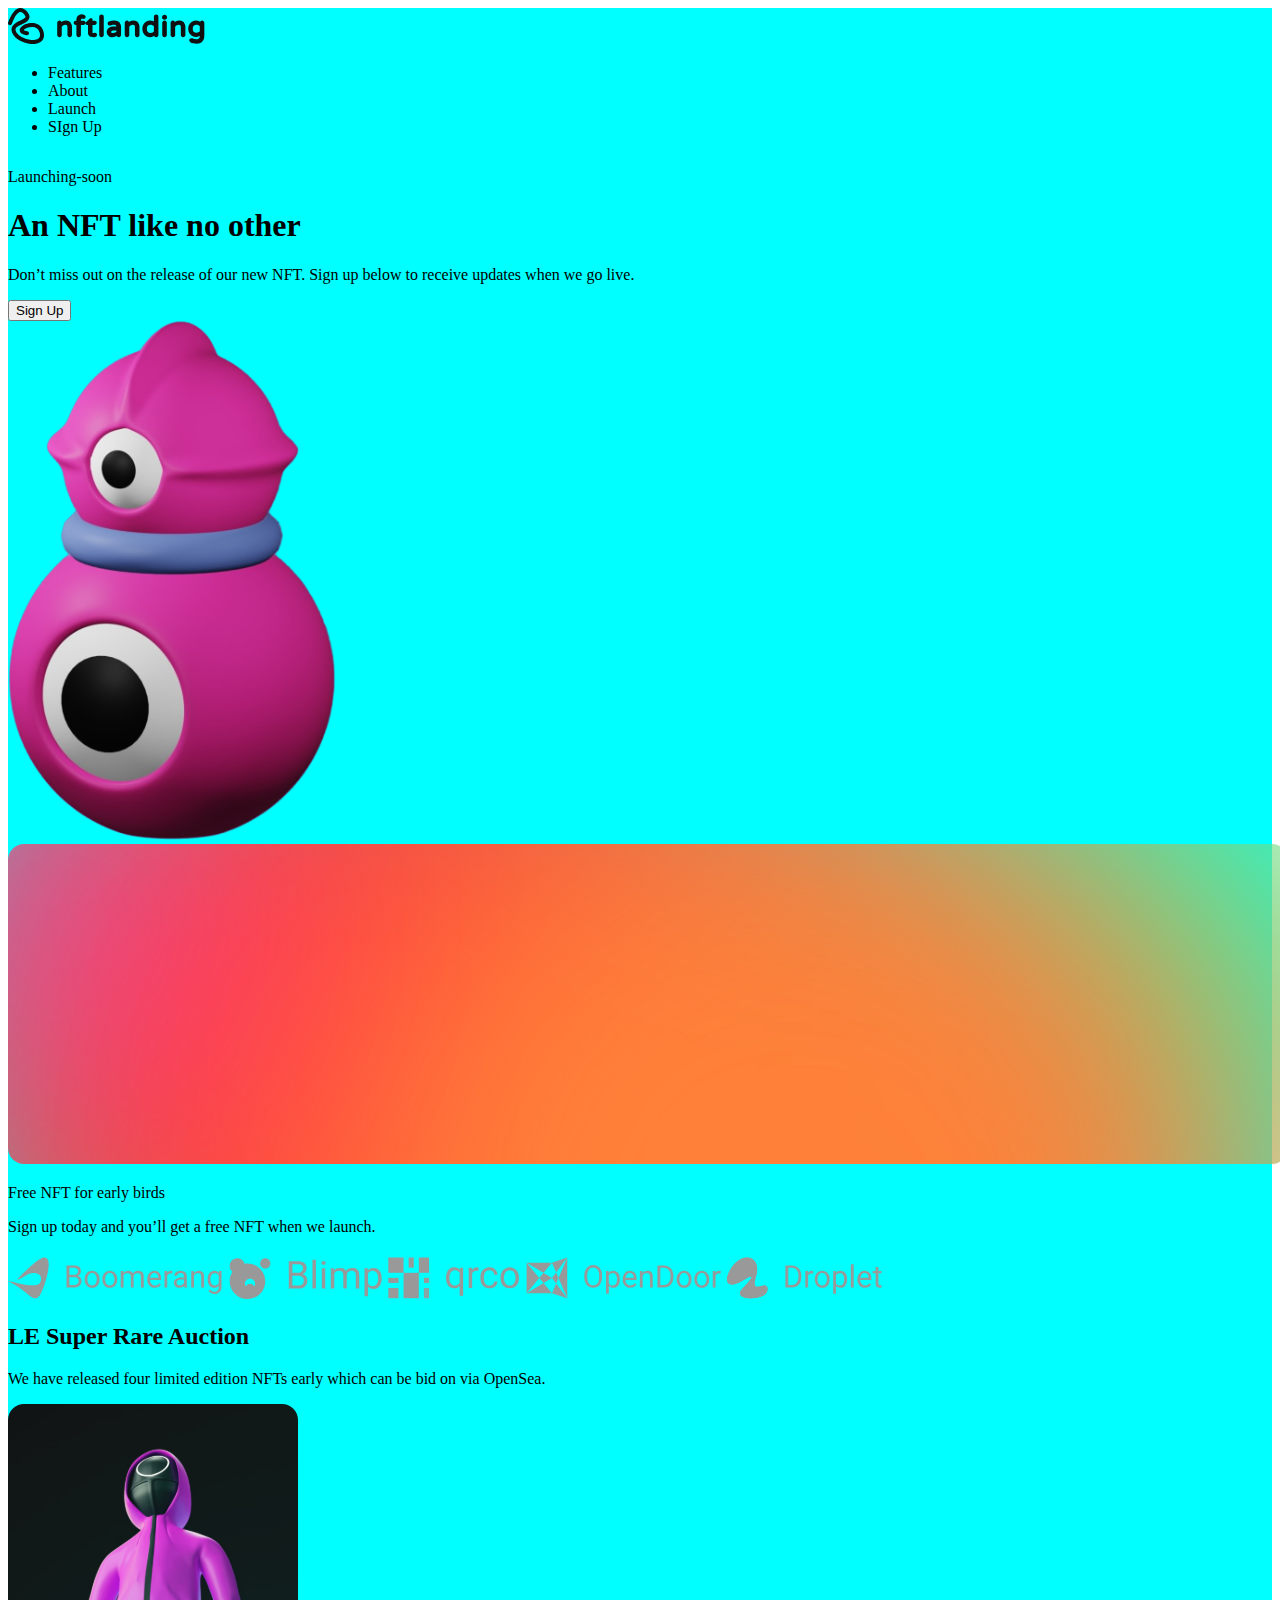
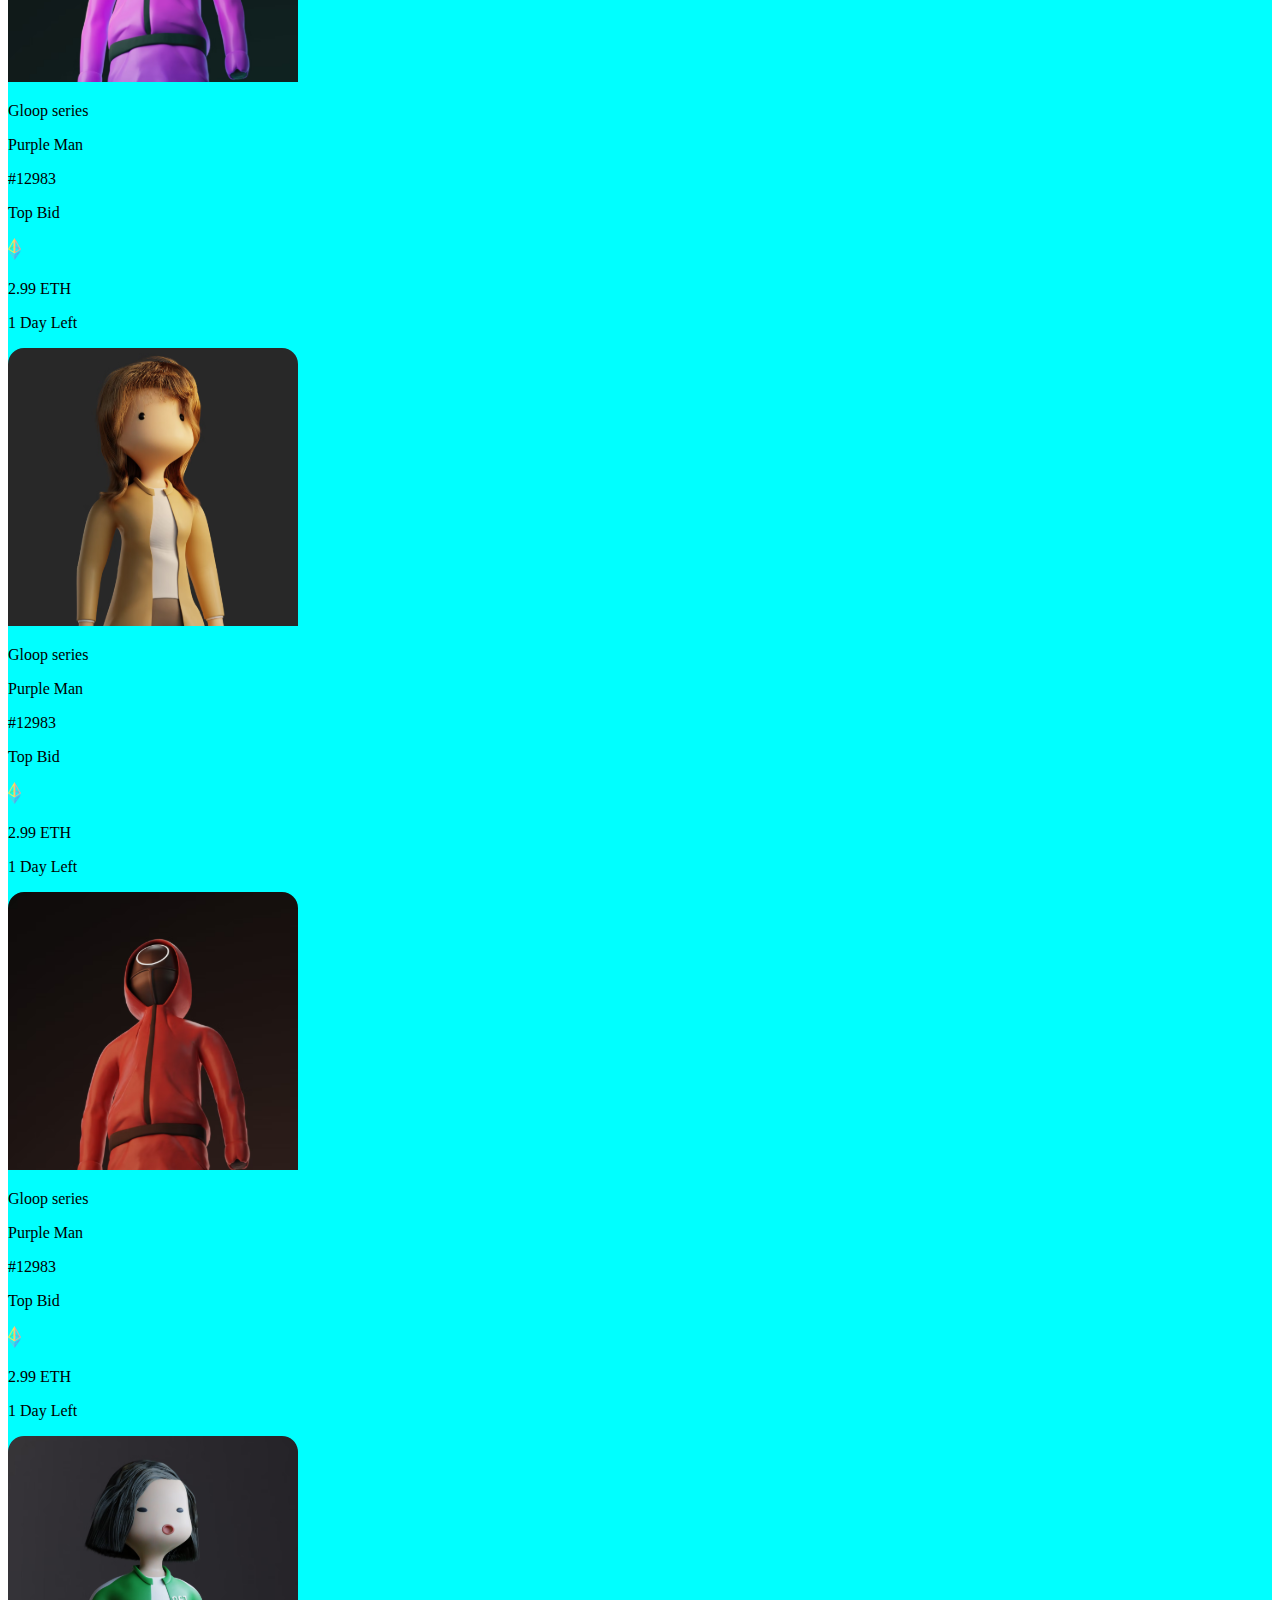
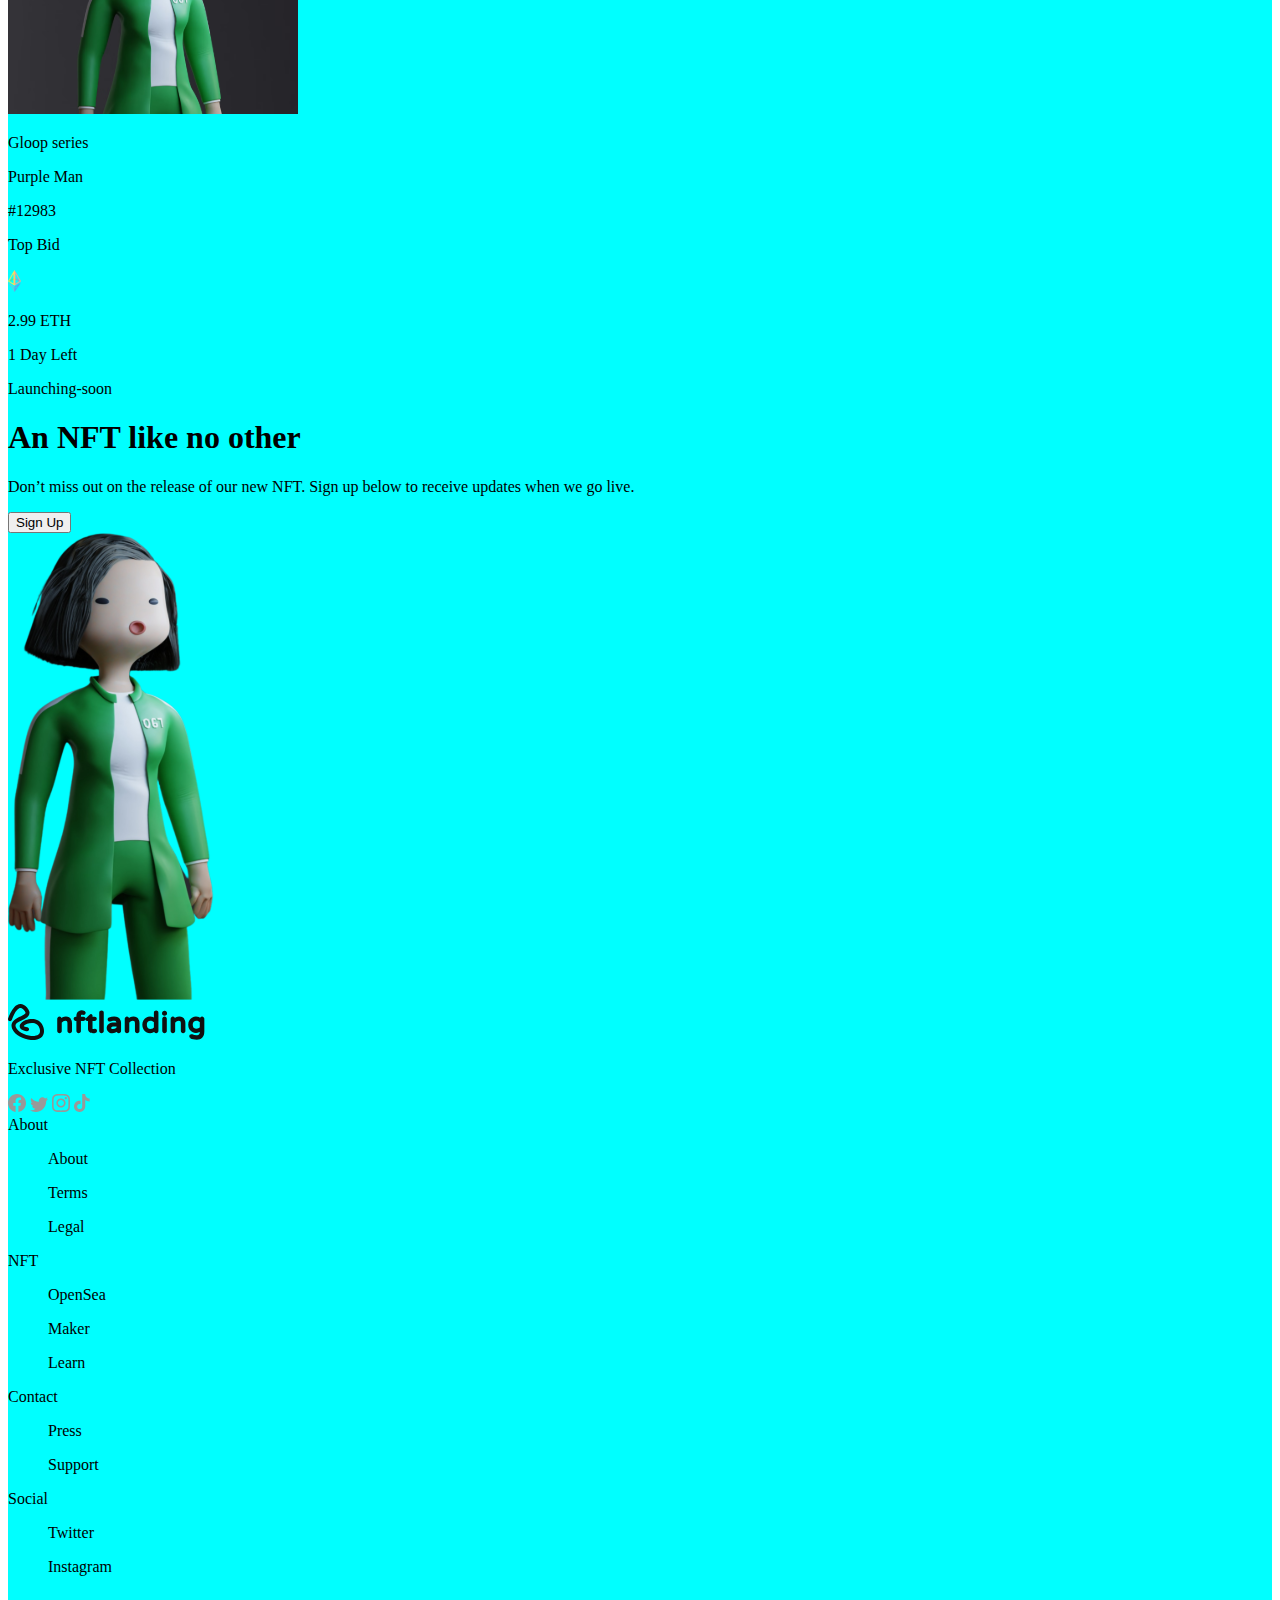
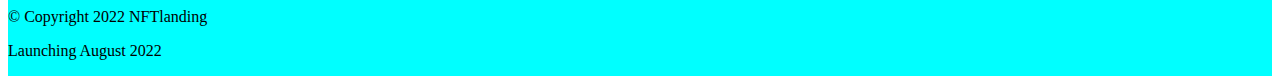
==== Idex.html @ 7fbdfa2d "html file" ====
<!DOCTYPE html>
<html lang="en">
  <head>
    <meta charset="UTF-8" />
    <meta http-equiv="X-UA-Compatible" content="IE=edge" />
    <meta name="viewport" content="width=device-width, initial-scale=1.0" />
    <title>NFT</title>
    <link rel="stylesheet" href="nft.css" />
  </head>
  <body>
    <content class="all-container">
      <header class="container">
        <div class="header-container">
          <div class="logo-container">
            <img class="nft-logo" src="nft-logo/logo.svg" />
          </div>
          <div class="right-header">
            <ul class="header-category">
              <li>Features</li>
              <li>About</li>
              <li>Launch</li>
              <li>SIgn Up</li>
            </ul>
          </div>
        </div>
      </header>
      <main class="main-container">
        <div class="main">
          <div class="hero-section">
            <div class="hero-text">
              <p class="info">Launching-soon</p>
              <h1 class="hero-name">An NFT like no other</h1>
              <p class="about-hero">
                Don’t miss out on the release of our new NFT. Sign up below to
                receive updates when we go live.
              </p>
              <button class="header-button">Sign Up</button>
            </div>
            <div class="her-graphic">
              <img
                src="nft-logo/design-82a0ada5-644e-4b87-ae41-88faf9684ea3 (1) 1.svg"
              />
            </div>
          </div>
          <div class="upsell">
            <img class="upsell-backgorund" src="nft-logo/background.svg" />
            <p class="upsell-title">Free NFT for early birds</p>
            <p class="about-upsell">
              Sign up today and you’ll get a free NFT when we launch.
            </p>
          </div>
          <div class="press">
            <img class="press-logo" src="nft-logo/1.svg" />
            <img class="press-logo" src="nft-logo/2.svg" />
            <img class="press-logo" src="nft-logo/3.svg" />
            <img class="press-logo" src="nft-logo/4.svg" />
            <img class="press-logo" src="nft-logo/5.svg" />
          </div>
          <div class="showcase">
            <h2 class="showcase-name">LE Super Rare Auction</h2>
            <p class="about-showcase">
              We have released four limited edition NFTs early which can be bid
              on via OpenSea.
            </p>
            <div class="nft-dolls">
              <div class="about-doll">
                <div class="doll">
                  <img class="rectangle" src="nft-logo/Rectangle 5.svg" />
                </div>
                <div class="doll-info">
                  <div class="number">
                    <p class="orange-text">Gloop series</p>
                    <p class="doll-title">Purple Man</p>
                    <p class="doll-number">#12983</p>
                  </div>
                  <div class="money">
                    <p class="position">Top Bid</p>
                    <div>
                      <img class="nft-money-logo" src="nft-logo/image 2.svg" />
                      <p class="money">2.99 ETH</p>
                    </div>
                    <p class="day">1 Day Left</p>
                  </div>
                </div>
              </div>
              <div class="about-doll">
                <div class="doll">
                  <img class="rectangle" src="nft-logo/Rectangle 5 (1).svg" />
                </div>
                <div class="doll-info">
                  <div class="number">
                    <p class="orange-text">Gloop series</p>
                    <p class="doll-title">Purple Man</p>
                    <p class="doll-number">#12983</p>
                  </div>
                  <div class="money">
                    <p class="position">Top Bid</p>
                    <div>
                      <img class="nft-money-logo" src="nft-logo/image 2.svg" />
                      <p class="money">2.99 ETH</p>
                    </div>
                    <p class="day">1 Day Left</p>
                  </div>
                </div>
              </div>
              <div class="about-doll">
                <div class="doll">
                  <img class="rectangle" src="nft-logo/Rectangle 5 (2).svg" />
                </div>
                <div class="doll-info">
                  <div class="number">
                    <p class="orange-text">Gloop series</p>
                    <p class="doll-title">Purple Man</p>
                    <p class="doll-number">#12983</p>
                  </div>
                  <div class="money">
                    <p class="position">Top Bid</p>
                    <div>
                      <img class="nft-money-logo" src="nft-logo/image 2.svg" />
                      <p class="money">2.99 ETH</p>
                    </div>
                    <p class="day">1 Day Left</p>
                  </div>
                </div>
              </div>
              <div class="about-doll">
                <div class="doll">
                  <img class="rectangle" src="nft-logo/Rectangle 5 (3).svg" />
                </div>
                <div class="doll-info">
                  <div class="number">
                    <p class="orange-text">Gloop series</p>
                    <p class="doll-title">Purple Man</p>
                    <p class="doll-number">#12983</p>
                  </div>
                  <div class="money">
                    <p class="position">Top Bid</p>
                    <div>
                      <img class="nft-money-logo" src="nft-logo/image 2.svg" />
                      <p class="money">2.99 ETH</p>
                    </div>
                    <p class="day">1 Day Left</p>
                  </div>
                </div>
              </div>
            </div>
          </div>
          <div class="footer-upsell">
            <div class="footer-upsell-text">
              <p class="footer-upsell-info">Launching-soon</p>
              <h1 class="footer-upsell-name">An NFT like no other</h1>
              <p class="footer-upsell-about-hero">
                Don’t miss out on the release of our new NFT. Sign up below to
                receive updates when we go live.
              </p>
              <button class="footer-upsell-button">Sign Up</button>
            </div>
            <div class="footer-graphic">
              <img
                src="nft-logo/design-82a0ada5-644e-4b87-ae41-88faf9684ea3 (2) 1.svg"
              />
            </div>
          </div>
        </div>
      </main>
      <footer class="footer-container">
        <div class="foote-content">
          <div class="footer-logo">
            <img src="nft-logo/logo.svg" />
            <p>Exclusive NFT Collection</p>
            <div class="social-media">
              <img src="nft-logo/facebook.svg" />
              <img src="nft-logo/twitter.svg" />
              <img src="nft-logo/instagram.svg" />
              <img src="nft-logo/tiktok.svg" />
            </div>
          </div>
          <div class="li-section">
            <li class="footer-section">
              About
              <ul>
                About
              </ul>
              <ul>
                Terms
              </ul>
              <ul>
                Legal
              </ul>
            </li>
            <li class="footer-section">
              NFT
              <ul>
                OpenSea
              </ul>
              <ul>
                Maker
              </ul>
              <ul>
                Learn
              </ul>
            </li>
            <li class="footer-section">
              Contact
              <ul>
                Press
              </ul>
              <ul>
                Support
              </ul>
            </li>
            <li class="footer-ection">
              Social
              <ul>
                Twitter
              </ul>
              <ul>
                Instagram
              </ul>
            </li>
          </div>
          <div></div>
        </div>
      </footer>
      <div class="bottom">
        <p class="copyright">© Copyright 2022 NFTlanding</p>
        <p class="copyright-date">Launching August 2022</p>
      </div>
    </content>
  </body>
</html>
---- nft.css ----
*,
*::before,
*::after {
  box-sizing: border-box;
}

.all-container {
  background-color: aqua;
  max-width: 1270px;
  margin-left: auto;
  margin-right: auto;

  display: flex;
  flex-direction: column;
}
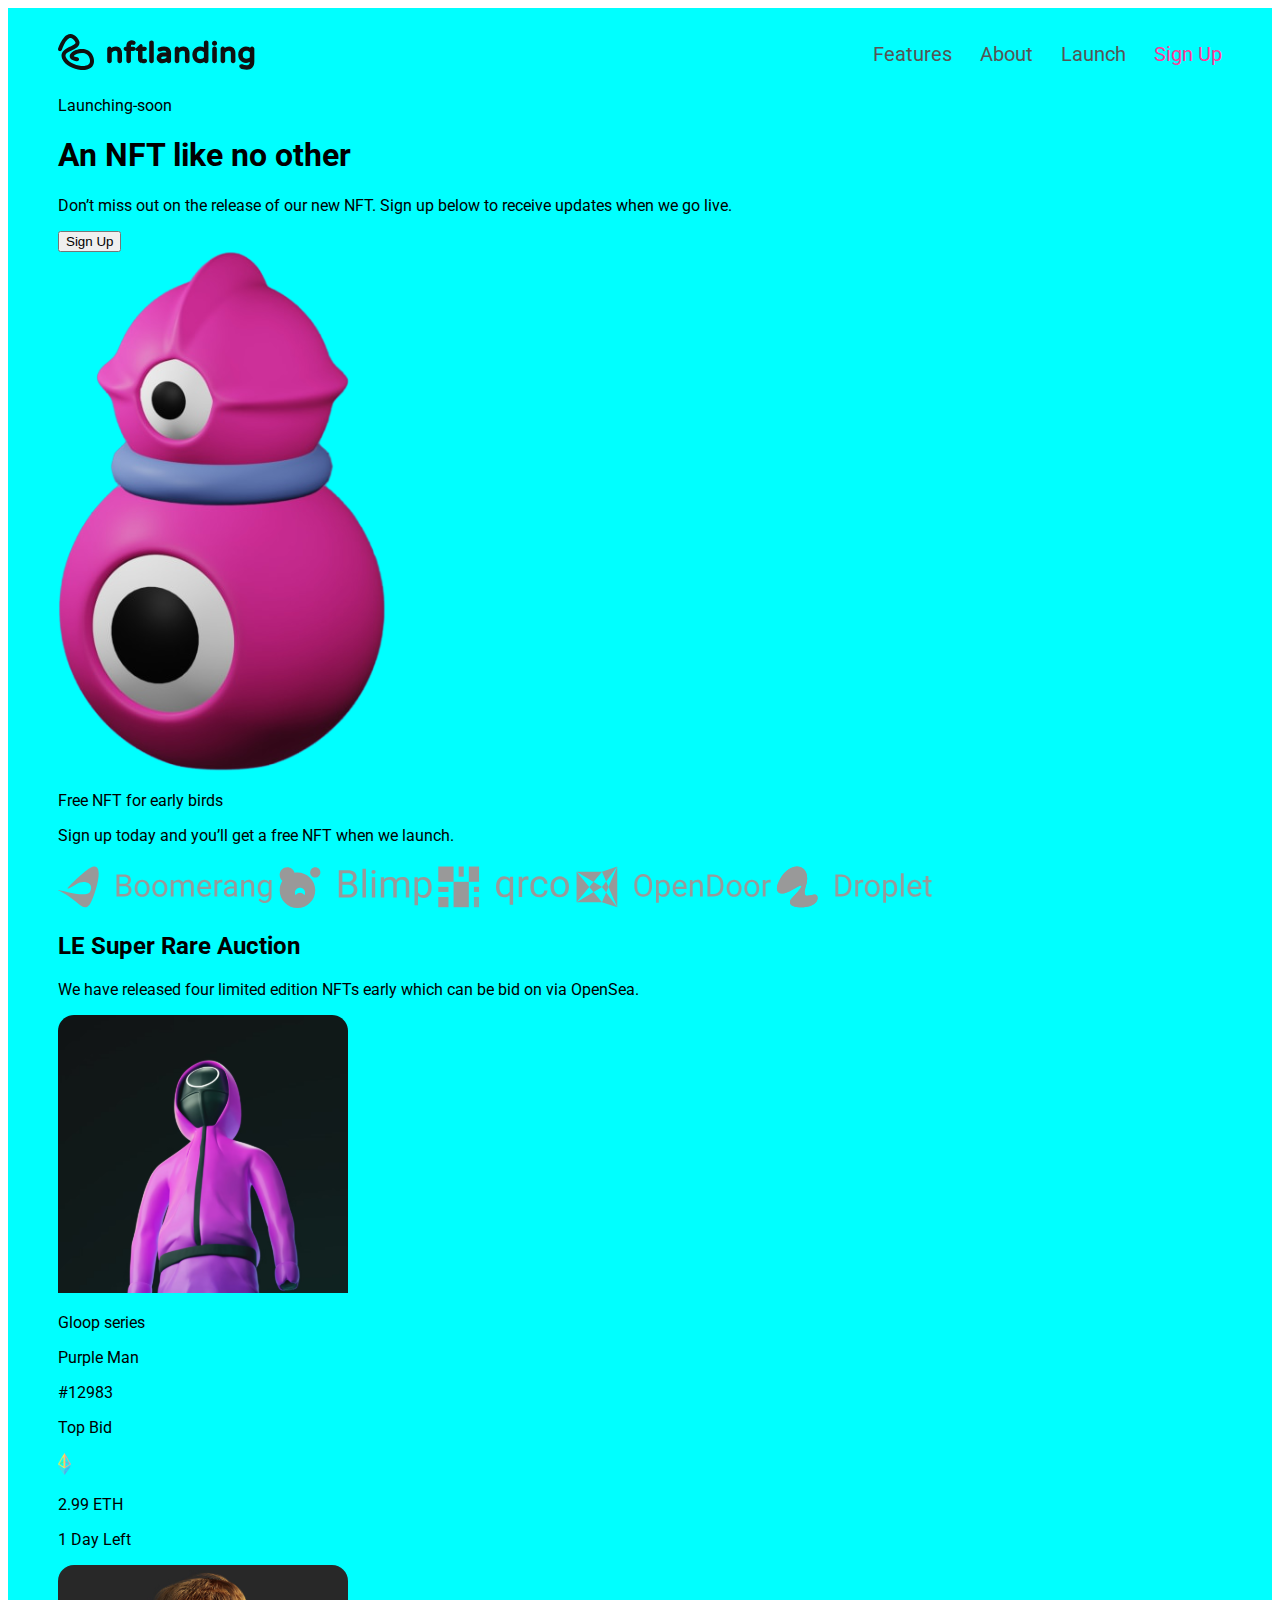
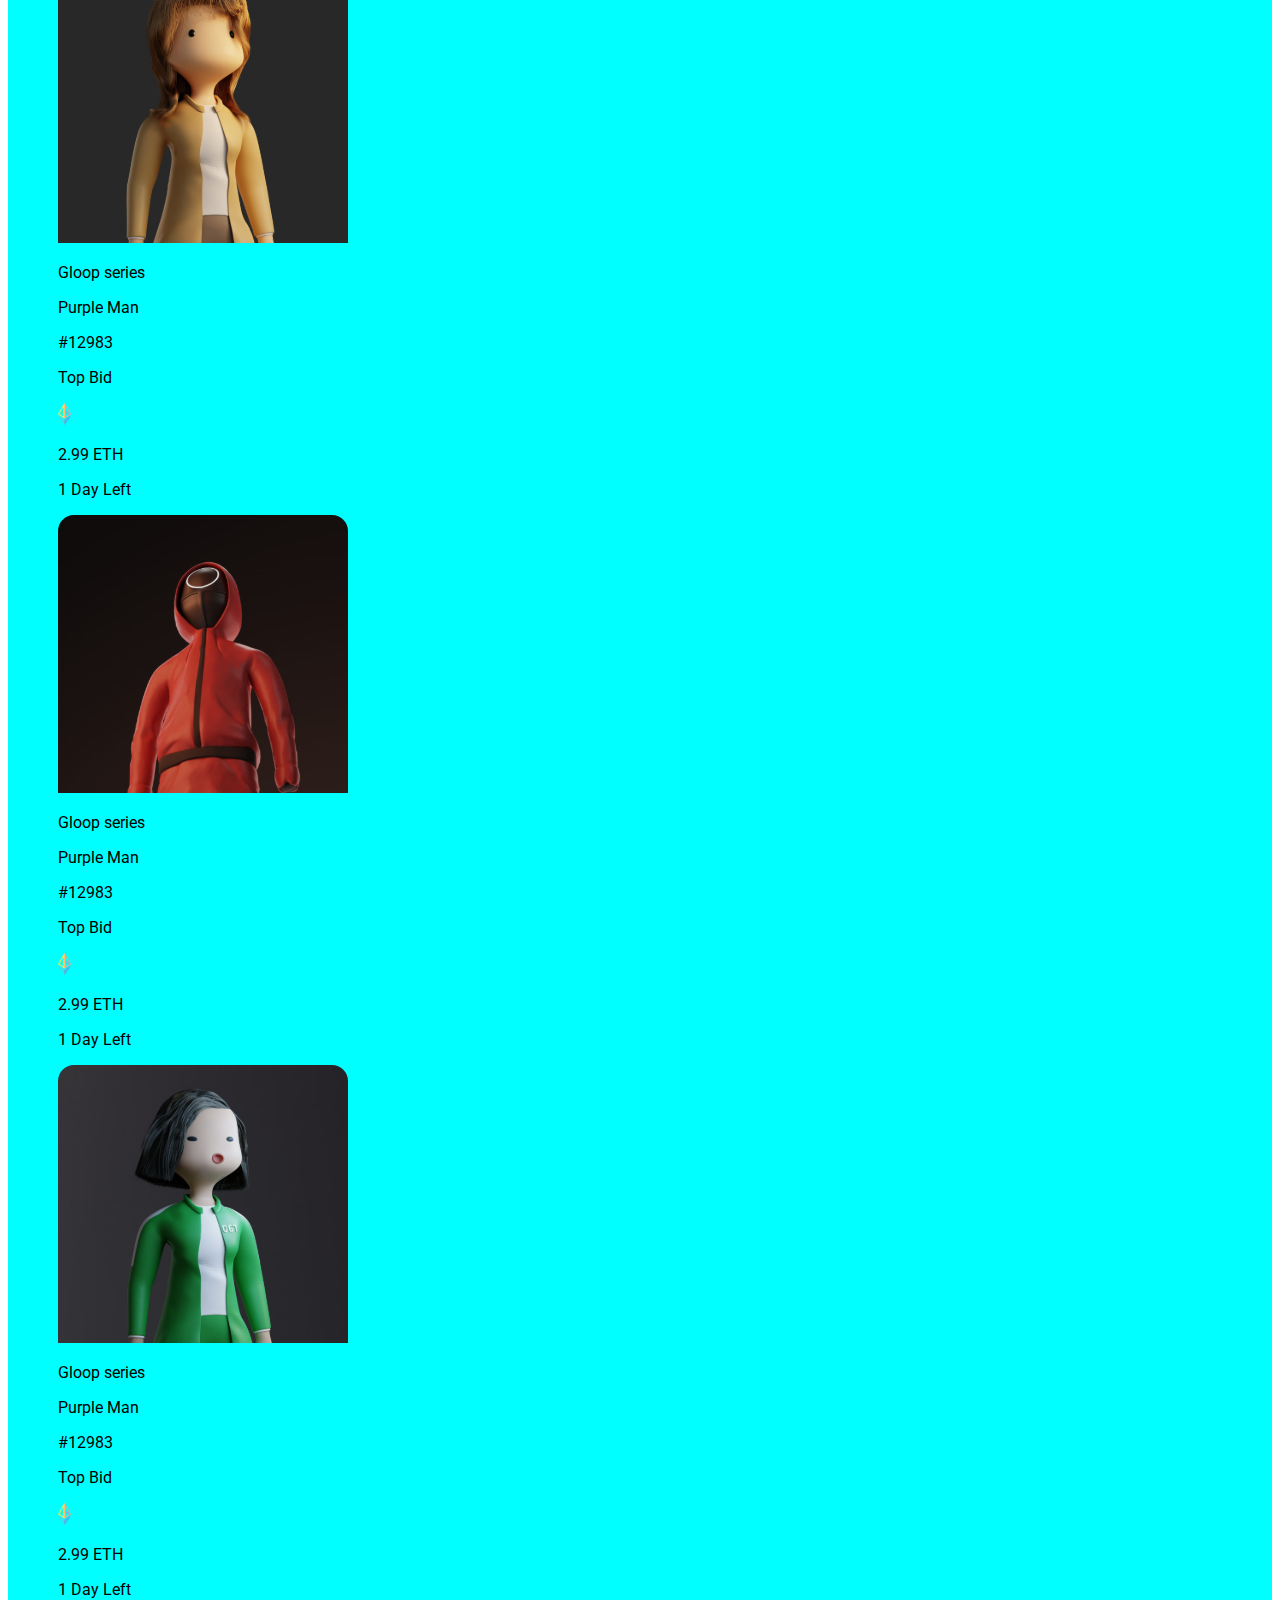
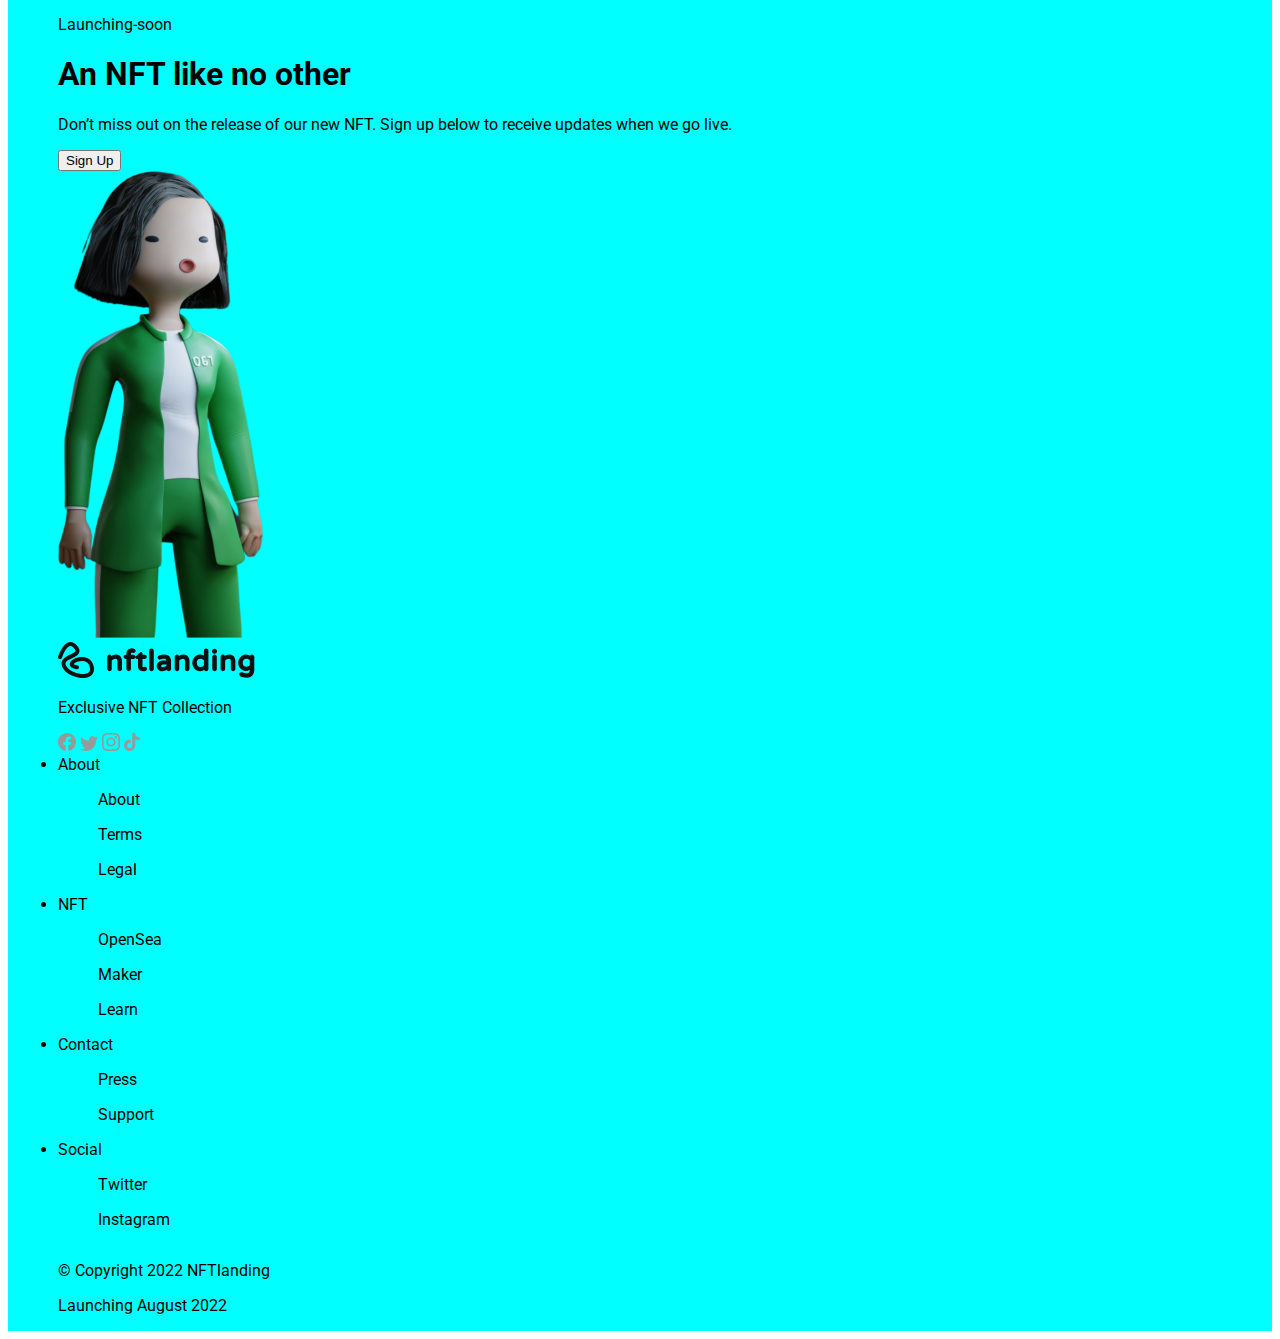
==== commit c35247f4: "css header" ====
--- a/Idex.html
+++ b/Idex.html
@@ -6,23 +6,27 @@
     <meta name="viewport" content="width=device-width, initial-scale=1.0" />
     <title>NFT</title>
     <link rel="stylesheet" href="nft.css" />
+    <link rel="stylesheet" href="header.css" />
+    <style>
+      @import url("https://fonts.googleapis.com/css2?family=Montserrat:wght@400;700&family=Roboto:wght@400;500;700&display=swap");
+    </style>
   </head>
   <body>
     <content class="all-container">
-      <header class="container">
-        <div class="header-container">
-          <div class="logo-container">
-            <img class="nft-logo" src="nft-logo/logo.svg" />
-          </div>
-          <div class="right-header">
-            <ul class="header-category">
-              <li>Features</li>
-              <li>About</li>
-              <li>Launch</li>
-              <li>SIgn Up</li>
-            </ul>
-          </div>
-        </div>
+      <header class="header-container">
+        <!-- <div class="header-container"> -->
+        <div class="logo-container">
+          <img class="nft-logo" src="nft-logo/logo.svg" />
+        </div>
+        <div class="right-header">
+          <ul class="header-category">
+            <li class="gray-title">Features</li>
+            <li class="gray-title">About</li>
+            <li class="gray-title">Launch</li>
+            <li class="purple-title">Sign Up</li>
+          </ul>
+        </div>
+        <!-- </div> -->
       </header>
       <main class="main-container">
         <div class="main">
@@ -43,7 +47,7 @@
             </div>
           </div>
           <div class="upsell">
-            <img class="upsell-backgorund" src="nft-logo/background.svg" />
+            <!-- <img class="upsell-backgorund" src="nft-logo/background.svg" /> -->
             <p class="upsell-title">Free NFT for early birds</p>
             <p class="about-upsell">
               Sign up today and you’ll get a free NFT when we launch.
--- a/nft.css
+++ b/nft.css
@@ -3,13 +3,19 @@
 *::after {
   box-sizing: border-box;
 }
+@import url("https://fonts.googleapis.com/css2?family=Montserrat:wght@400;700&family=Roboto:wght@400;500;700&display=swap");
 
 .all-container {
   background-color: aqua;
   max-width: 1270px;
   margin-left: auto;
   margin-right: auto;
+  padding-left: 50px;
+  padding-right: 50px;
 
   display: flex;
   flex-direction: column;
+
+  font-family: "Montserrat", sans-serif;
+  font-family: "Roboto", sans-serif;
 }
--- a/header.css
+++ b/header.css
@@ -0,0 +1,40 @@
+*,
+*::before,
+*::after {
+  box-sizing: border-box;
+}
+
+.header-container {
+  width: 100%;
+  display: flex;
+  flex-wrap: wrap;
+  flex-direction: row;
+  justify-content: space-between;
+  align-items: center;
+  margin-top: 20px;
+}
+
+.right-container.gray-title,
+.logo-container {
+  width: 50%;
+}
+
+.header-category {
+  display: flex;
+  gap: 28px;
+  list-style-type: none;
+}
+
+.gray-title,
+.purple-title {
+  font-style: normal;
+  font-weight: 400;
+  font-size: 20px;
+  line-height: 20px;
+}
+.gray-title {
+  color: #555555;
+}
+.purple-title {
+  color: #ff3998;
+}
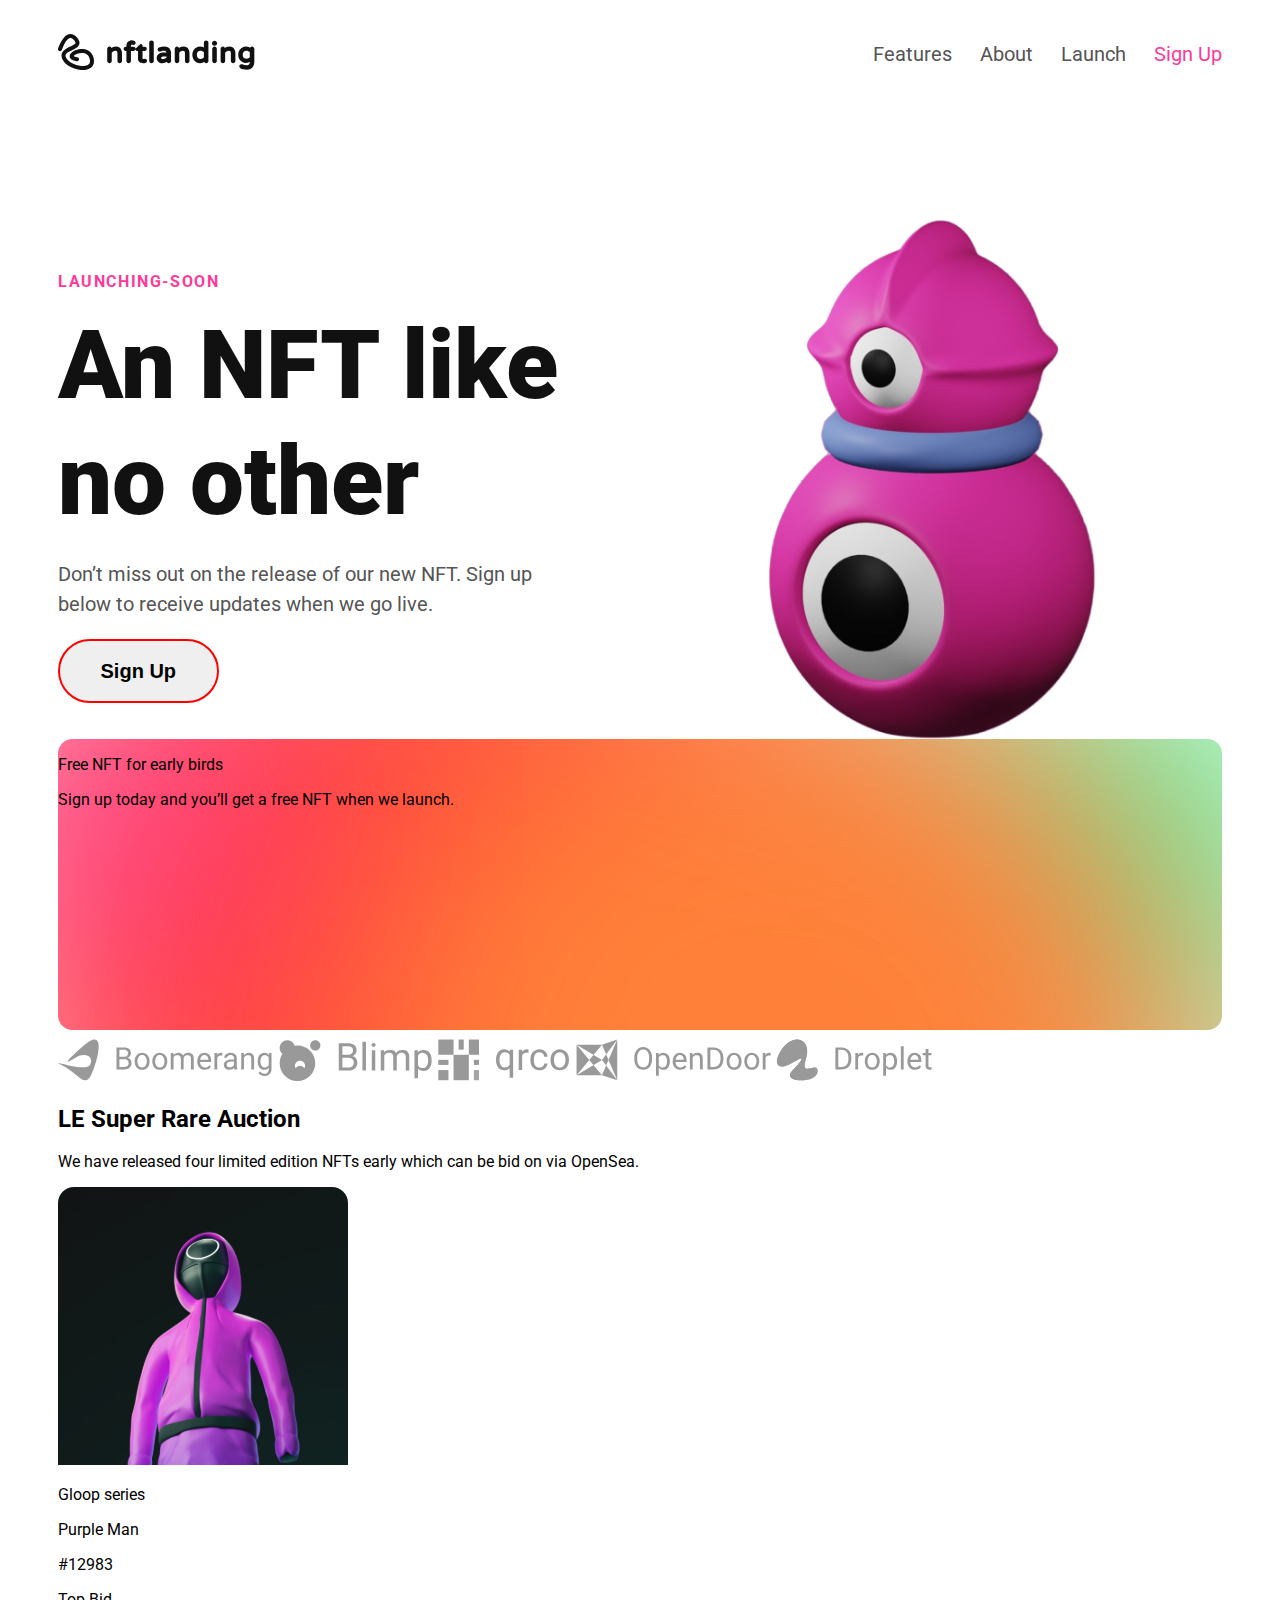
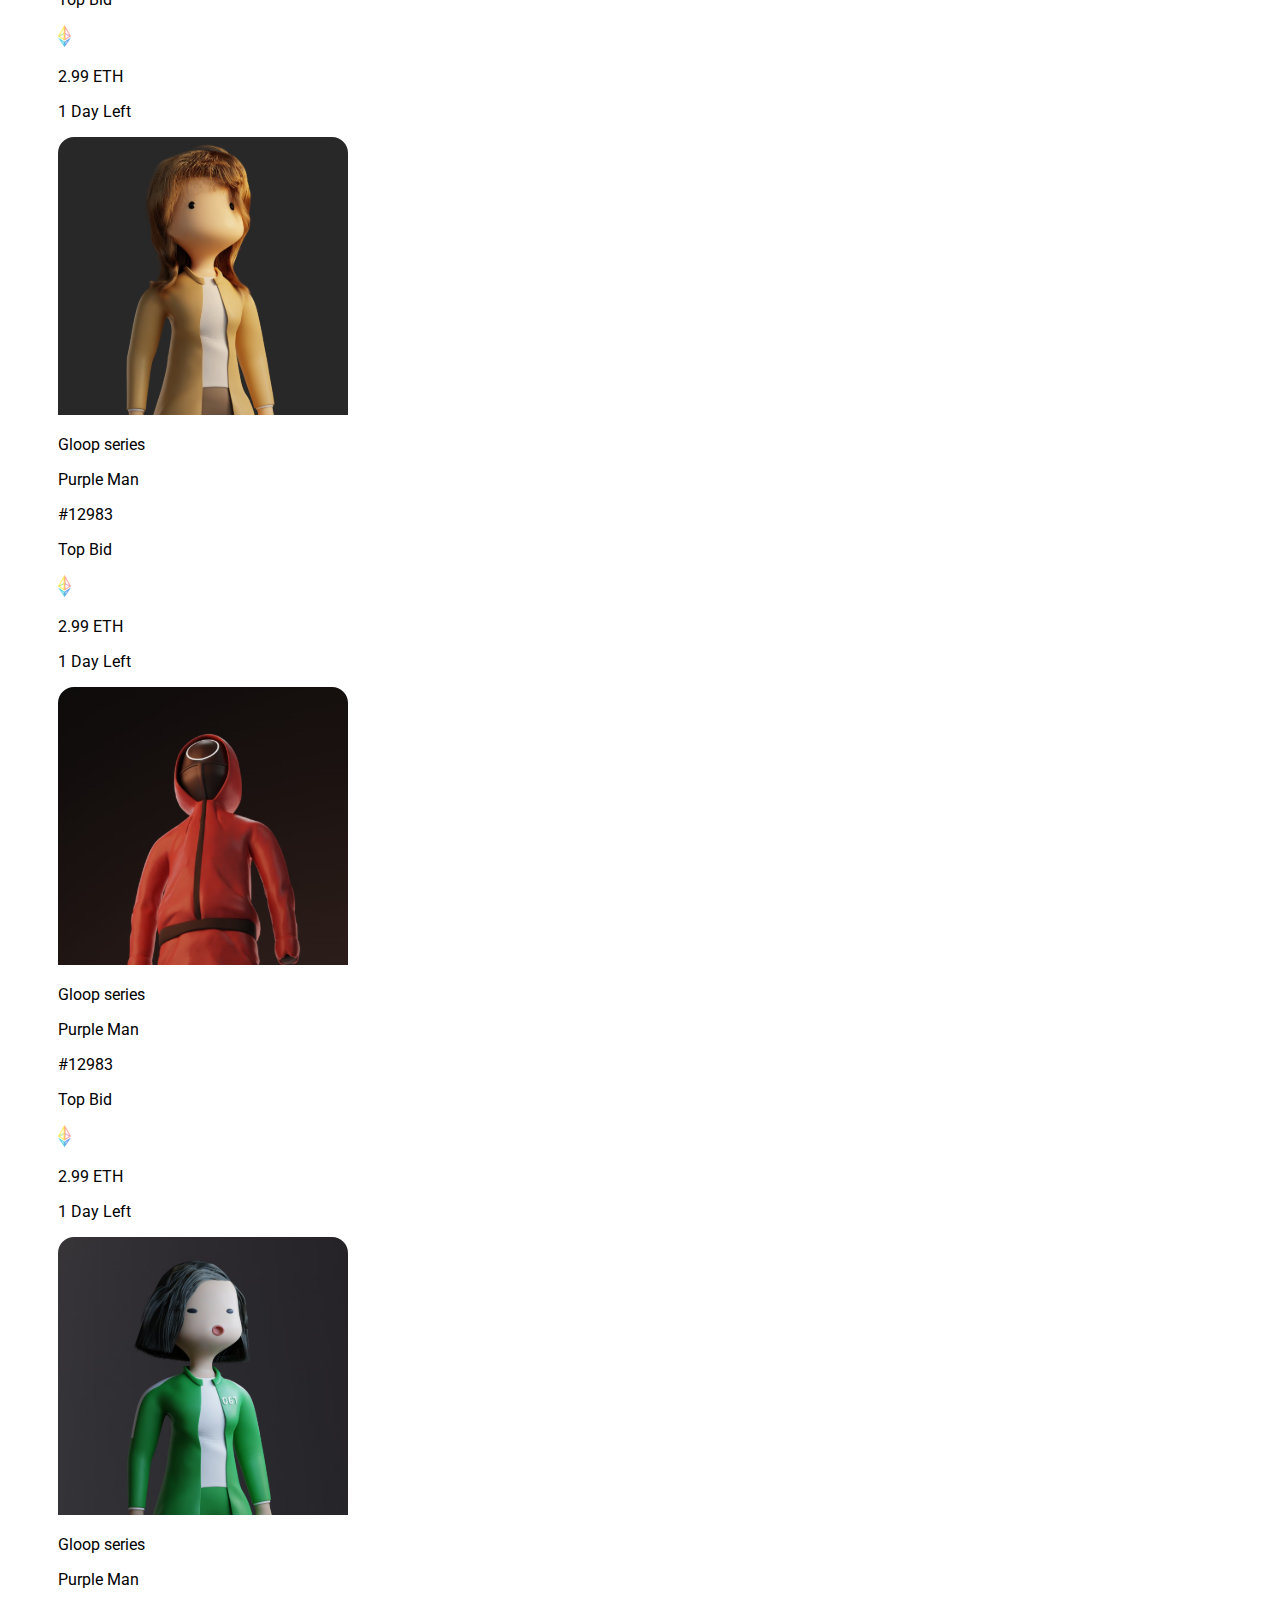
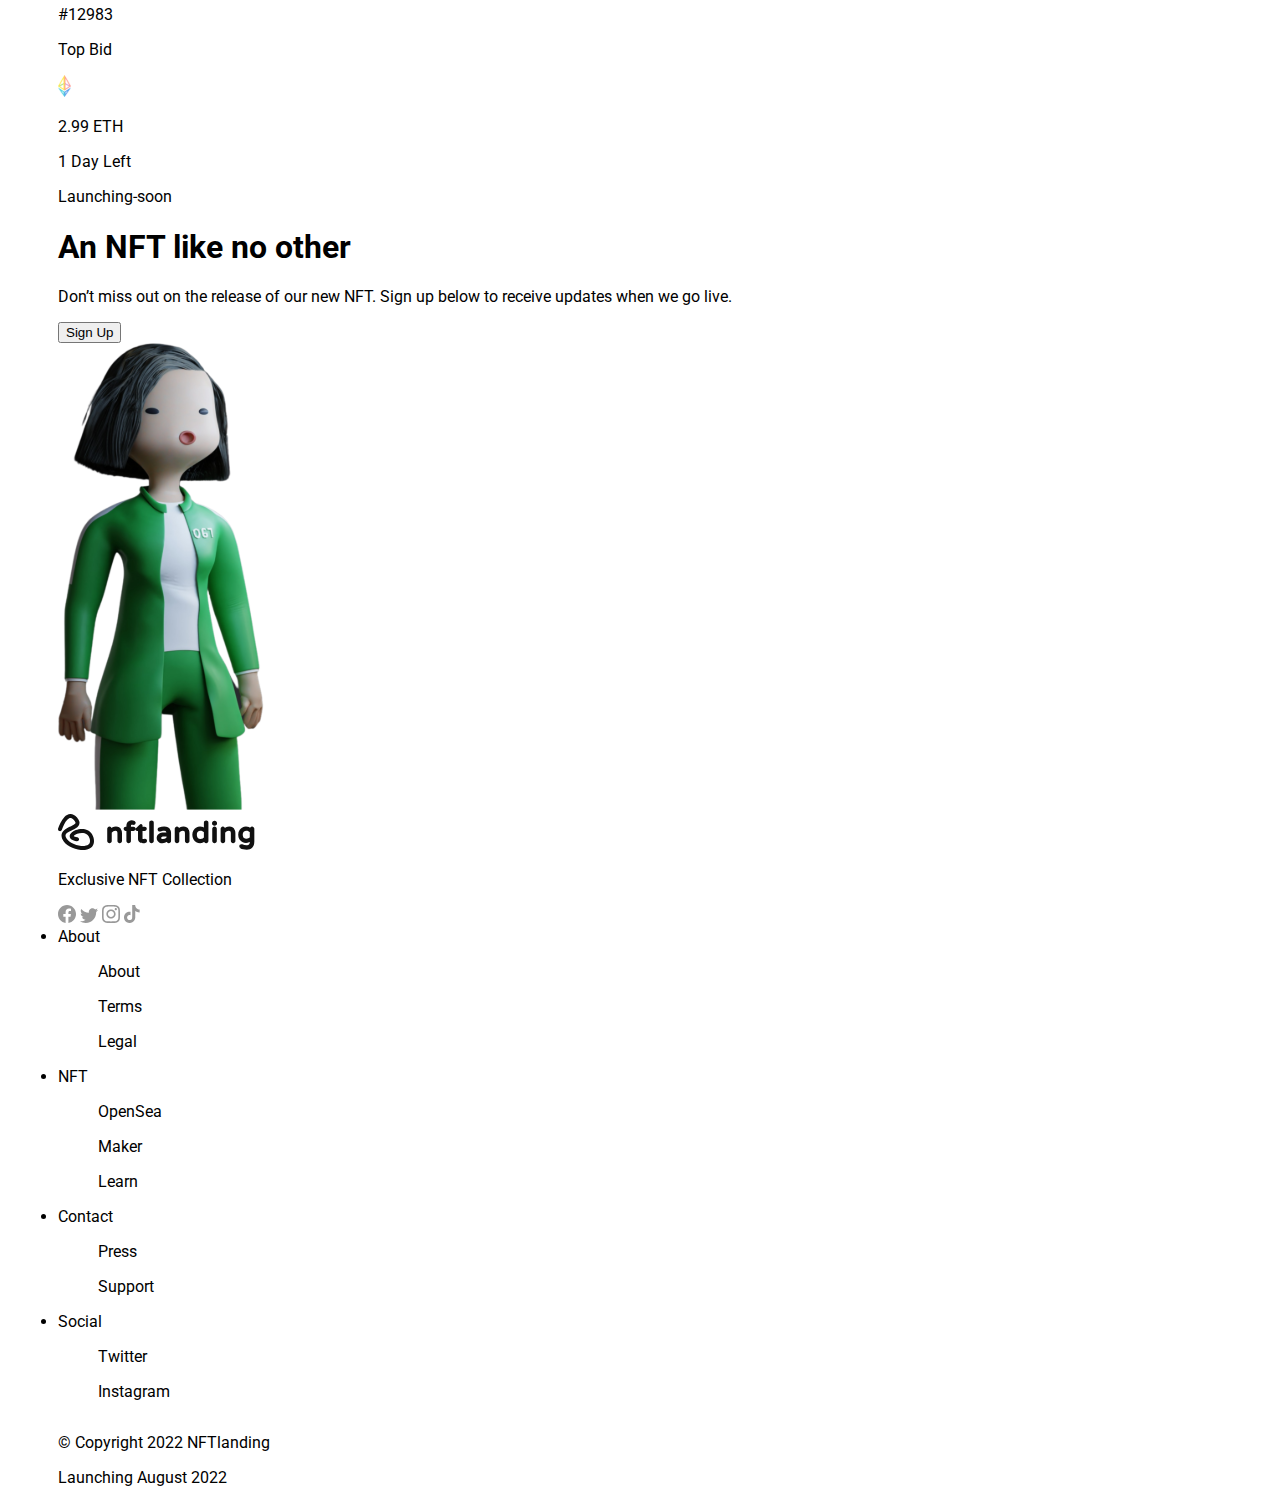
==== commit e73a6472: "header and hero section" ====
--- a/Idex.html
+++ b/Idex.html
@@ -7,6 +7,9 @@
     <title>NFT</title>
     <link rel="stylesheet" href="nft.css" />
     <link rel="stylesheet" href="header.css" />
+    <link rel="stylesheet" href="hero.css" />
+    <link rel="stylesheet" href="upsell.css" />
+
     <style>
       @import url("https://fonts.googleapis.com/css2?family=Montserrat:wght@400;700&family=Roboto:wght@400;500;700&display=swap");
     </style>
@@ -14,7 +17,6 @@
   <body>
     <content class="all-container">
       <header class="header-container">
-        <!-- <div class="header-container"> -->
         <div class="logo-container">
           <img class="nft-logo" src="nft-logo/logo.svg" />
         </div>
@@ -26,7 +28,9 @@
             <li class="purple-title">Sign Up</li>
           </ul>
         </div>
-        <!-- </div> -->
+        <div class="header-hamburger">
+          <img class="hamburger" src="nft-logo/menu.svg" />
+        </div>
       </header>
       <main class="main-container">
         <div class="main">
@@ -42,16 +46,19 @@
             </div>
             <div class="her-graphic">
               <img
+                class="nft-monster"
                 src="nft-logo/design-82a0ada5-644e-4b87-ae41-88faf9684ea3 (1) 1.svg"
               />
             </div>
           </div>
           <div class="upsell">
-            <!-- <img class="upsell-backgorund" src="nft-logo/background.svg" /> -->
-            <p class="upsell-title">Free NFT for early birds</p>
-            <p class="about-upsell">
-              Sign up today and you’ll get a free NFT when we launch.
-            </p>
+            <div class="upsell-text">
+              <p class="upsell-title">Free NFT for early birds</p>
+              <p class="about-upsell">
+                Sign up today and you’ll get a free NFT when we launch.
+              </p>
+            </div>
+            <img class="upsell-background" src="nft-logo/background.svg" />
           </div>
           <div class="press">
             <img class="press-logo" src="nft-logo/1.svg" />
--- a/nft.css
+++ b/nft.css
@@ -6,7 +6,6 @@
 @import url("https://fonts.googleapis.com/css2?family=Montserrat:wght@400;700&family=Roboto:wght@400;500;700&display=swap");
 
 .all-container {
-  background-color: aqua;
   max-width: 1270px;
   margin-left: auto;
   margin-right: auto;
@@ -19,3 +18,19 @@
   font-family: "Montserrat", sans-serif;
   font-family: "Roboto", sans-serif;
 }
+
+@media screen and (max-width: 428px) {
+  .all-container {
+    max-width: 1270px;
+    margin-left: auto;
+    margin-right: auto;
+    padding-left: 20px;
+    padding-right: 20px;
+
+    display: flex;
+    flex-direction: column;
+
+    font-family: "Montserrat", sans-serif;
+    font-family: "Roboto", sans-serif;
+  }
+}
--- a/header.css
+++ b/header.css
@@ -14,9 +14,13 @@
   margin-top: 20px;
 }
 
-.right-container.gray-title,
+.right-header,
 .logo-container {
   width: 50%;
+}
+.right-header {
+  display: flex;
+  justify-content: flex-end;
 }
 
 .header-category {
@@ -38,3 +42,16 @@
 .purple-title {
   color: #ff3998;
 }
+
+.header-hamburger {
+  display: none;
+}
+
+@media screen and (max-width: 428px) {
+  .right-header {
+    display: none;
+  }
+  .header-hamburger {
+    display: inline-block;
+  }
+}
--- a/hero.css
+++ b/hero.css
@@ -0,0 +1,112 @@
+*,
+*::before,
+*::after {
+  box-sizing: border-box;
+}
+
+.hero-section {
+  margin-top: 12%;
+  width: 100%;
+  display: flex;
+  flex-direction: row;
+  flex-wrap: wrap;
+  justify-content: flex-start;
+  align-items: center;
+  gap: 15%;
+}
+
+.hero-text {
+  width: 46%;
+  display: flex;
+  flex-direction: column;
+  flex-wrap: wrap;
+}
+
+.her-graphic {
+  display: flex;
+  align-content: center;
+  align-items: center;
+  justify-content: center;
+}
+
+.nft-monster {
+  width: 100%;
+}
+
+.info {
+  font-style: normal;
+  font-weight: 700;
+  font-size: 16px;
+  line-height: 19px;
+  letter-spacing: 0.1em;
+  text-transform: uppercase;
+
+  color: #ff3998;
+}
+
+.hero-name {
+  font-style: normal;
+  font-weight: 900;
+  font-size: 96px;
+  line-height: 116px;
+  margin: 0px;
+
+  color: #111111;
+}
+
+.about-hero {
+  width: 90%;
+  font-style: normal;
+  font-weight: 400;
+  font-size: 20px;
+  line-height: 150%;
+  color: #555555;
+}
+
+.header-button {
+  width: 30%;
+  padding: 15px 10px;
+  border-radius: 50px;
+  border: 2px solid red;
+
+  font-weight: 600;
+  font-size: 20px;
+  line-height: 150%;
+}
+
+@media screen and (max-width: 428px) {
+  .hero-name {
+    width: 70%;
+    font-style: normal;
+    font-weight: bold;
+    font-size: 48px;
+    line-height: 58px;
+
+    color: #111111;
+  }
+  .about-hero {
+    width: 70%;
+  }
+
+  .hero-text {
+    width: 100%;
+  }
+
+  .header-button {
+    width: 50%;
+  }
+
+  .hero-section {
+    position: relative;
+  }
+
+  .her-graphic {
+    position: absolute;
+    top: -10px;
+    right: -150px;
+  }
+
+  .nft-monster {
+    width: 50%;
+  }
+}
--- a/upsell.css
+++ b/upsell.css
@@ -0,0 +1,16 @@
+*,
+*::before,
+*::after {
+  box-sizing: border-box;
+}
+
+.upsell {
+  width: 100%;
+}
+.upsell-background {
+  width: 100%;
+}
+
+.upsell-text {
+  position: absolute;
+}
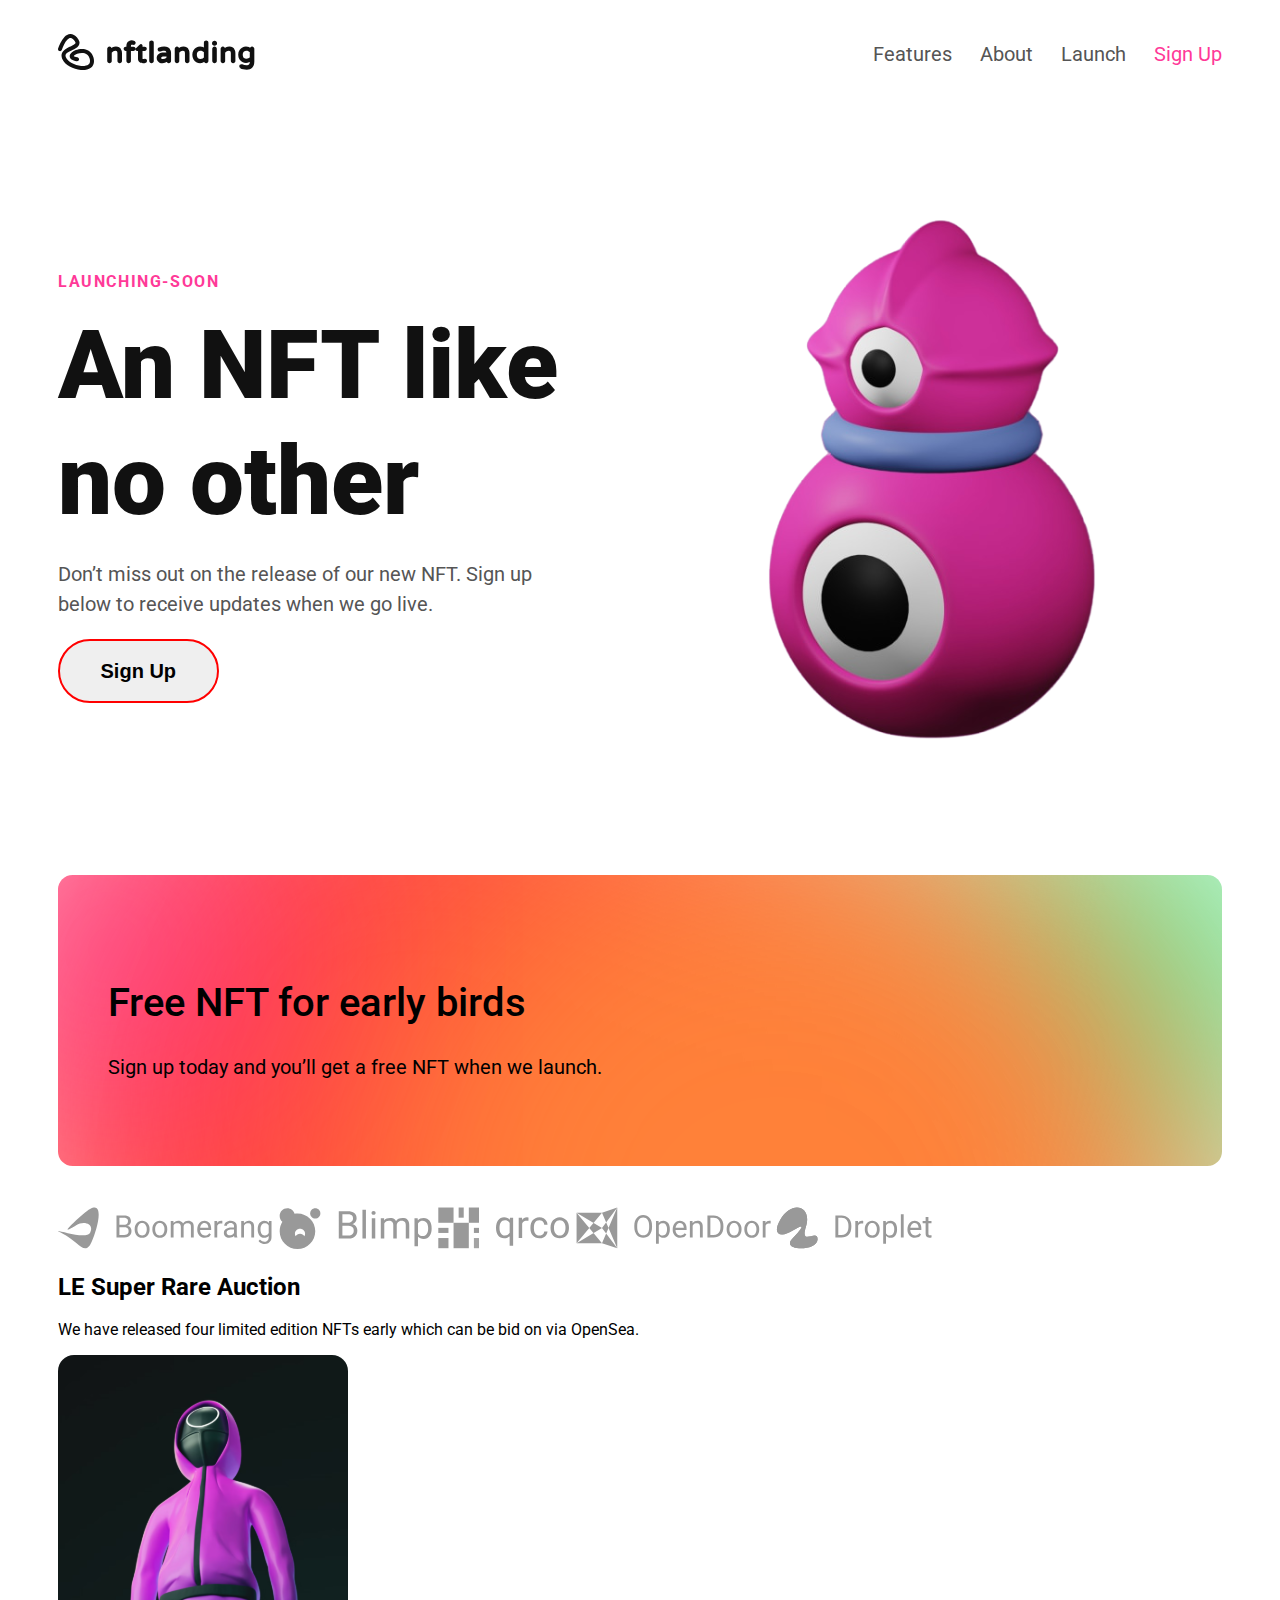
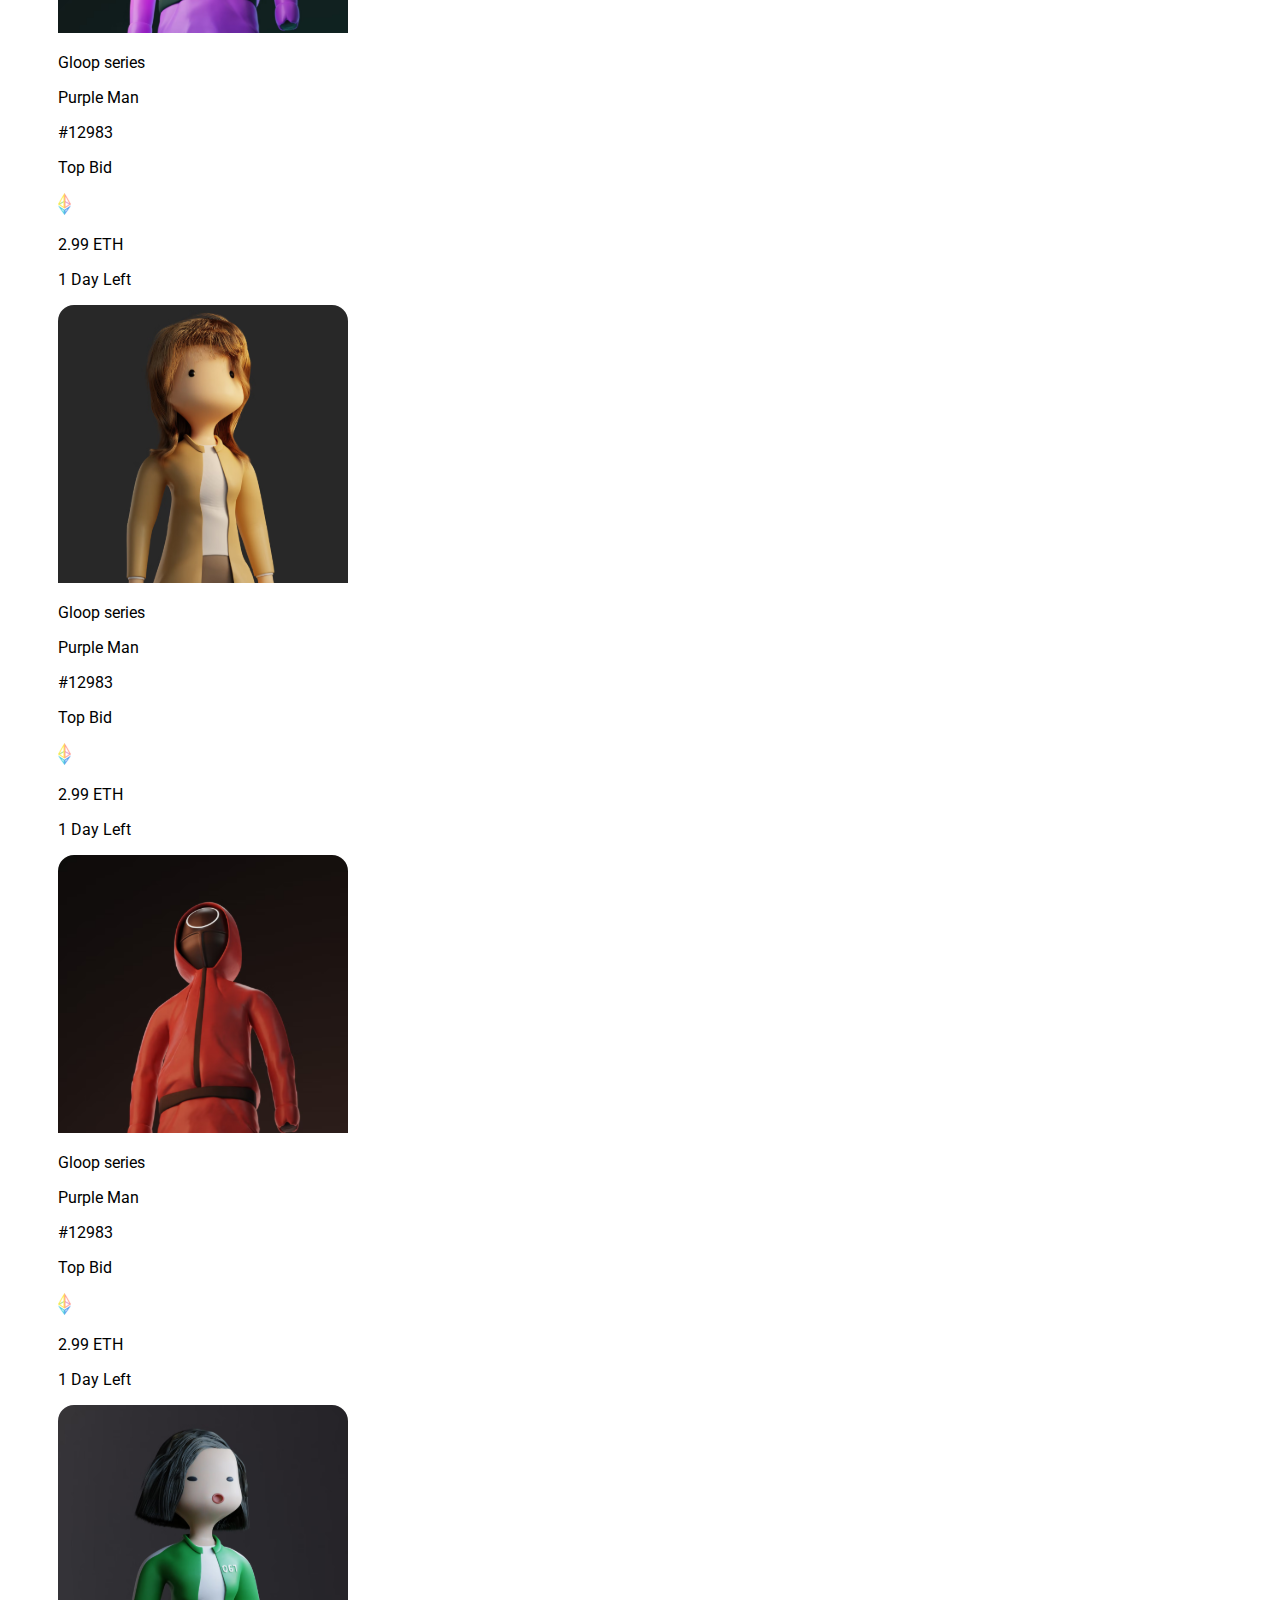
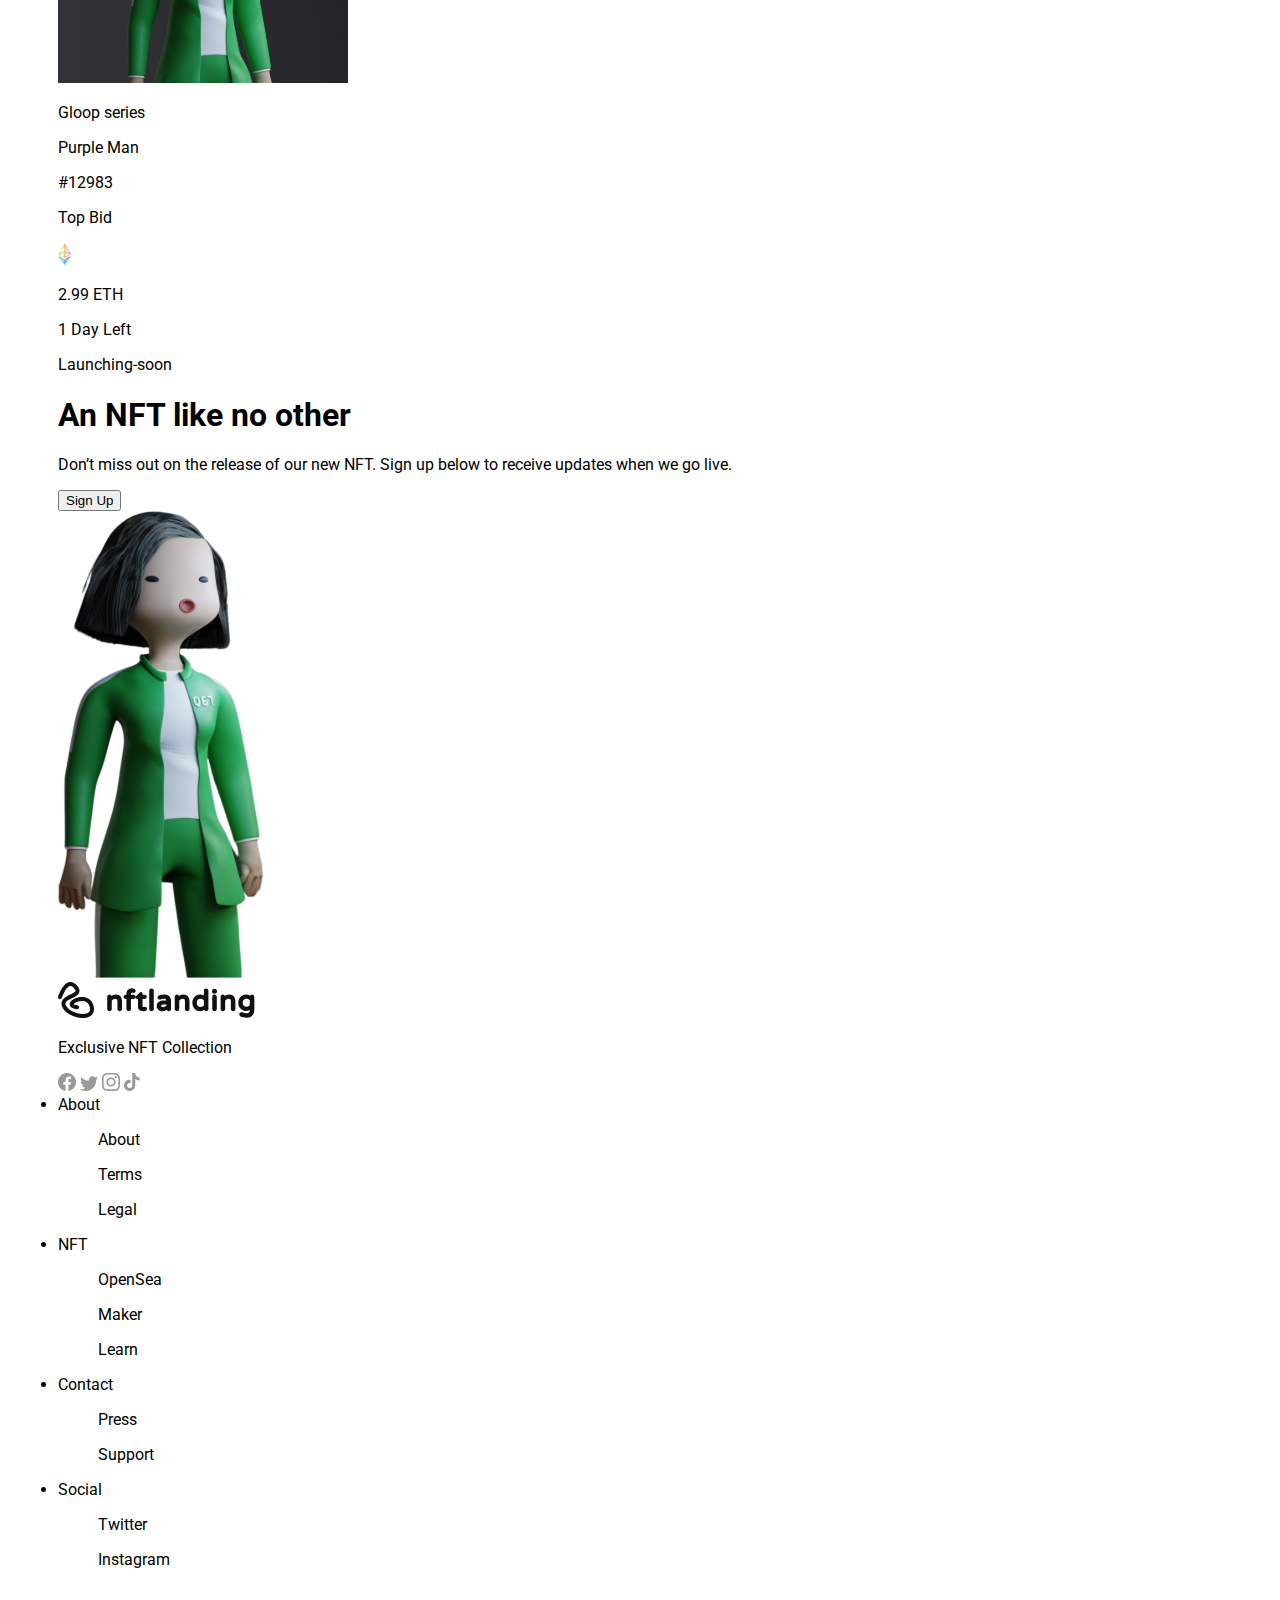
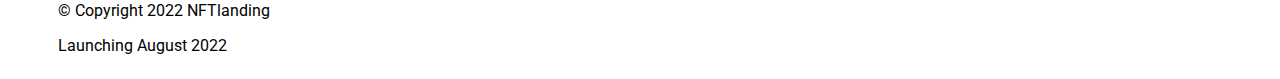
==== commit adb3eae2: "upsell mobile and destop design" ====
--- a/Idex.html
+++ b/Idex.html
@@ -58,7 +58,6 @@
                 Sign up today and you’ll get a free NFT when we launch.
               </p>
             </div>
-            <img class="upsell-background" src="nft-logo/background.svg" />
           </div>
           <div class="press">
             <img class="press-logo" src="nft-logo/1.svg" />
--- a/nft.css
+++ b/nft.css
@@ -5,6 +5,10 @@
 }
 @import url("https://fonts.googleapis.com/css2?family=Montserrat:wght@400;700&family=Roboto:wght@400;500;700&display=swap");
 
+.body {
+  margin: 0;
+  overflow-x: hidden;
+}
 .all-container {
   max-width: 1270px;
   margin-left: auto;
@@ -15,13 +19,11 @@
   display: flex;
   flex-direction: column;
 
-  font-family: "Montserrat", sans-serif;
   font-family: "Roboto", sans-serif;
 }
 
 @media screen and (max-width: 428px) {
   .all-container {
-    max-width: 1270px;
     margin-left: auto;
     margin-right: auto;
     padding-left: 20px;
@@ -30,7 +32,6 @@
     display: flex;
     flex-direction: column;
 
-    font-family: "Montserrat", sans-serif;
     font-family: "Roboto", sans-serif;
   }
 }
--- a/hero.css
+++ b/hero.css
@@ -104,6 +104,7 @@
     position: absolute;
     top: -10px;
     right: -150px;
+    overflow-x: hidden;
   }
 
   .nft-monster {
--- a/upsell.css
+++ b/upsell.css
@@ -6,11 +6,46 @@
 
 .upsell {
   width: 100%;
-}
-.upsell-background {
-  width: 100%;
+  margin-top: 100px;
 }
 
 .upsell-text {
-  position: absolute;
+  padding: 100px 50px;
+
+  background-image: url(nft-logo/background.svg);
+
+  background-repeat: no-repeat;
+
+  background-position: center;
+  background-size: 100%;
+
+  display: flex;
+  flex-wrap: wrap;
+  flex-direction: column;
 }
+.upsell-title {
+  width: 100%;
+  font-weight: 500;
+  font-size: 40px;
+  line-height: 48px;
+  margin-bottom: 5px;
+}
+.about-upsell {
+  font-weight: 400;
+  font-size: 20px;
+  line-height: 30px;
+}
+@media screen and (max-width: 428px) {
+  .upsell-text {
+    background-image: url(nft-logo/mobile-back.svg);
+    background-position: right;
+    position: relative;
+    margin-left: -20px;
+    margin-right: -20px;
+  }
+  .upsell {
+    width: 100%;
+    margin-top: 50px;
+    position: relative;
+  }
+}
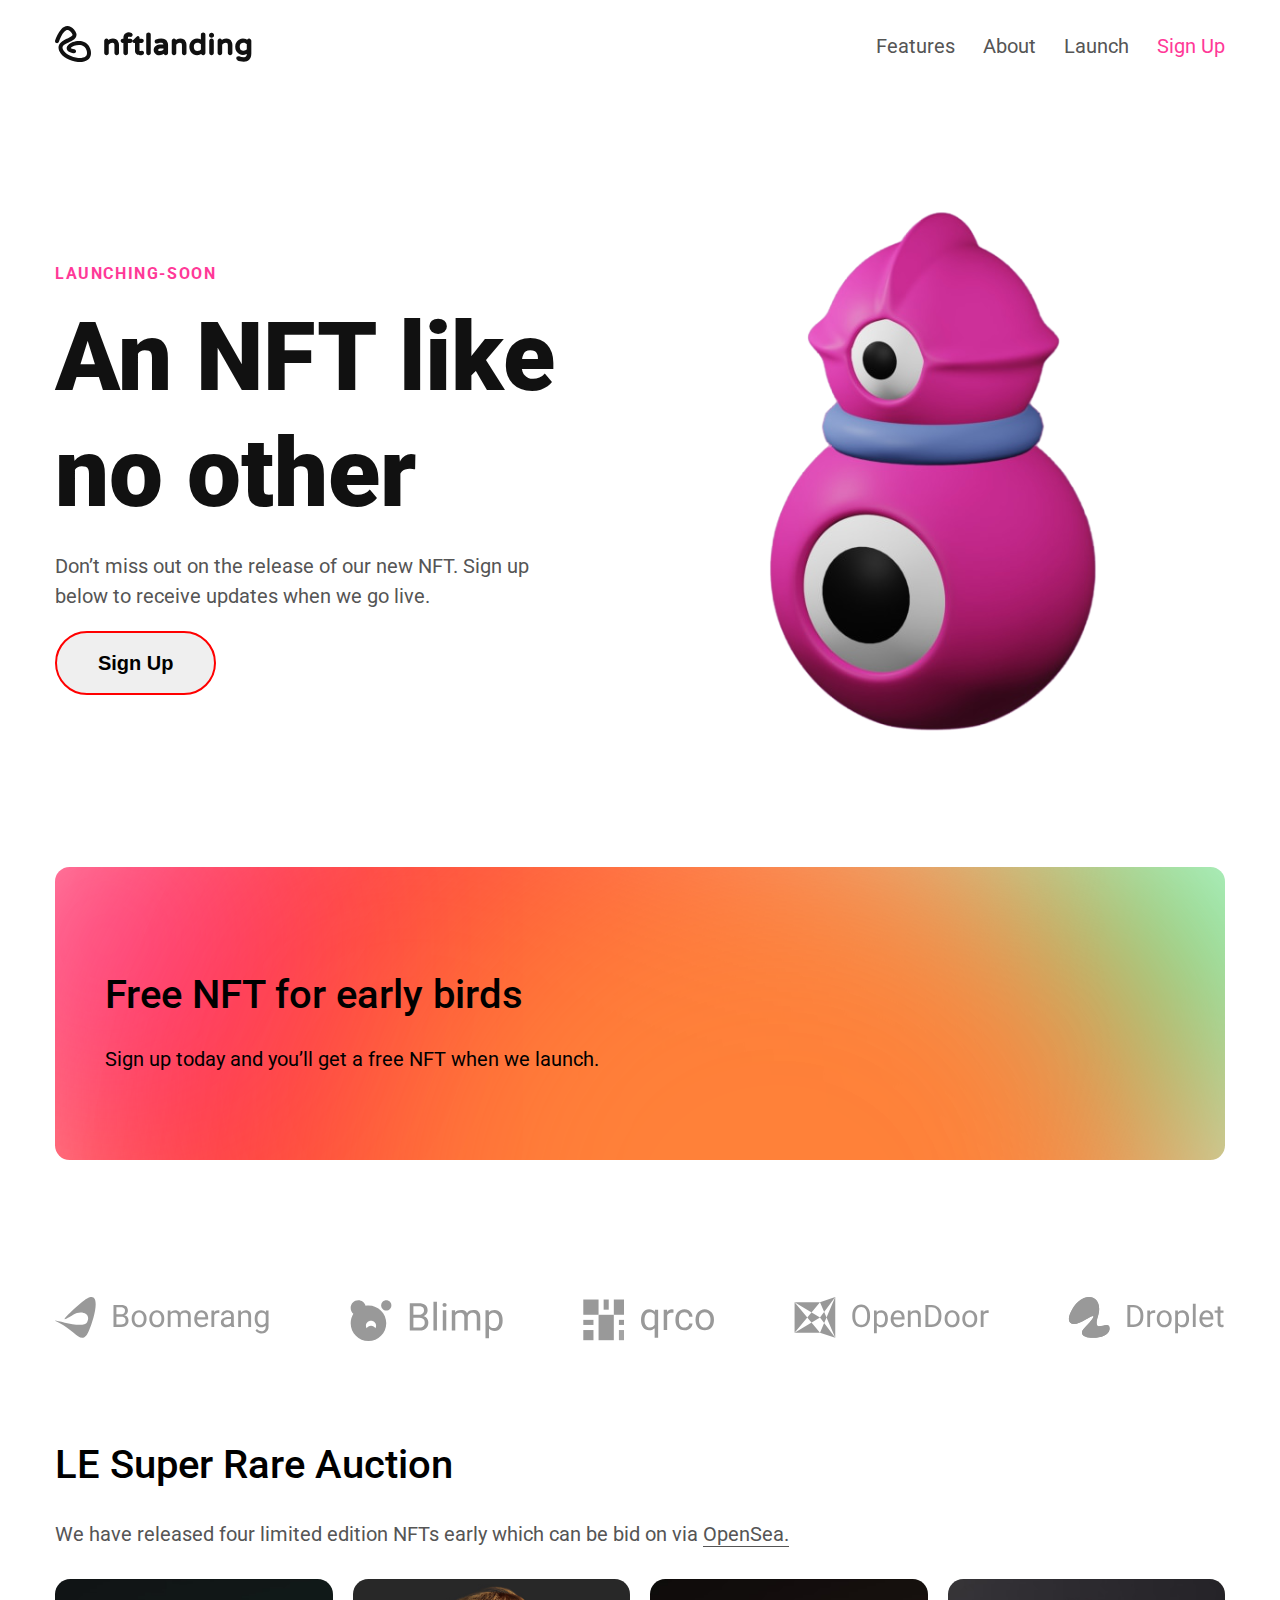
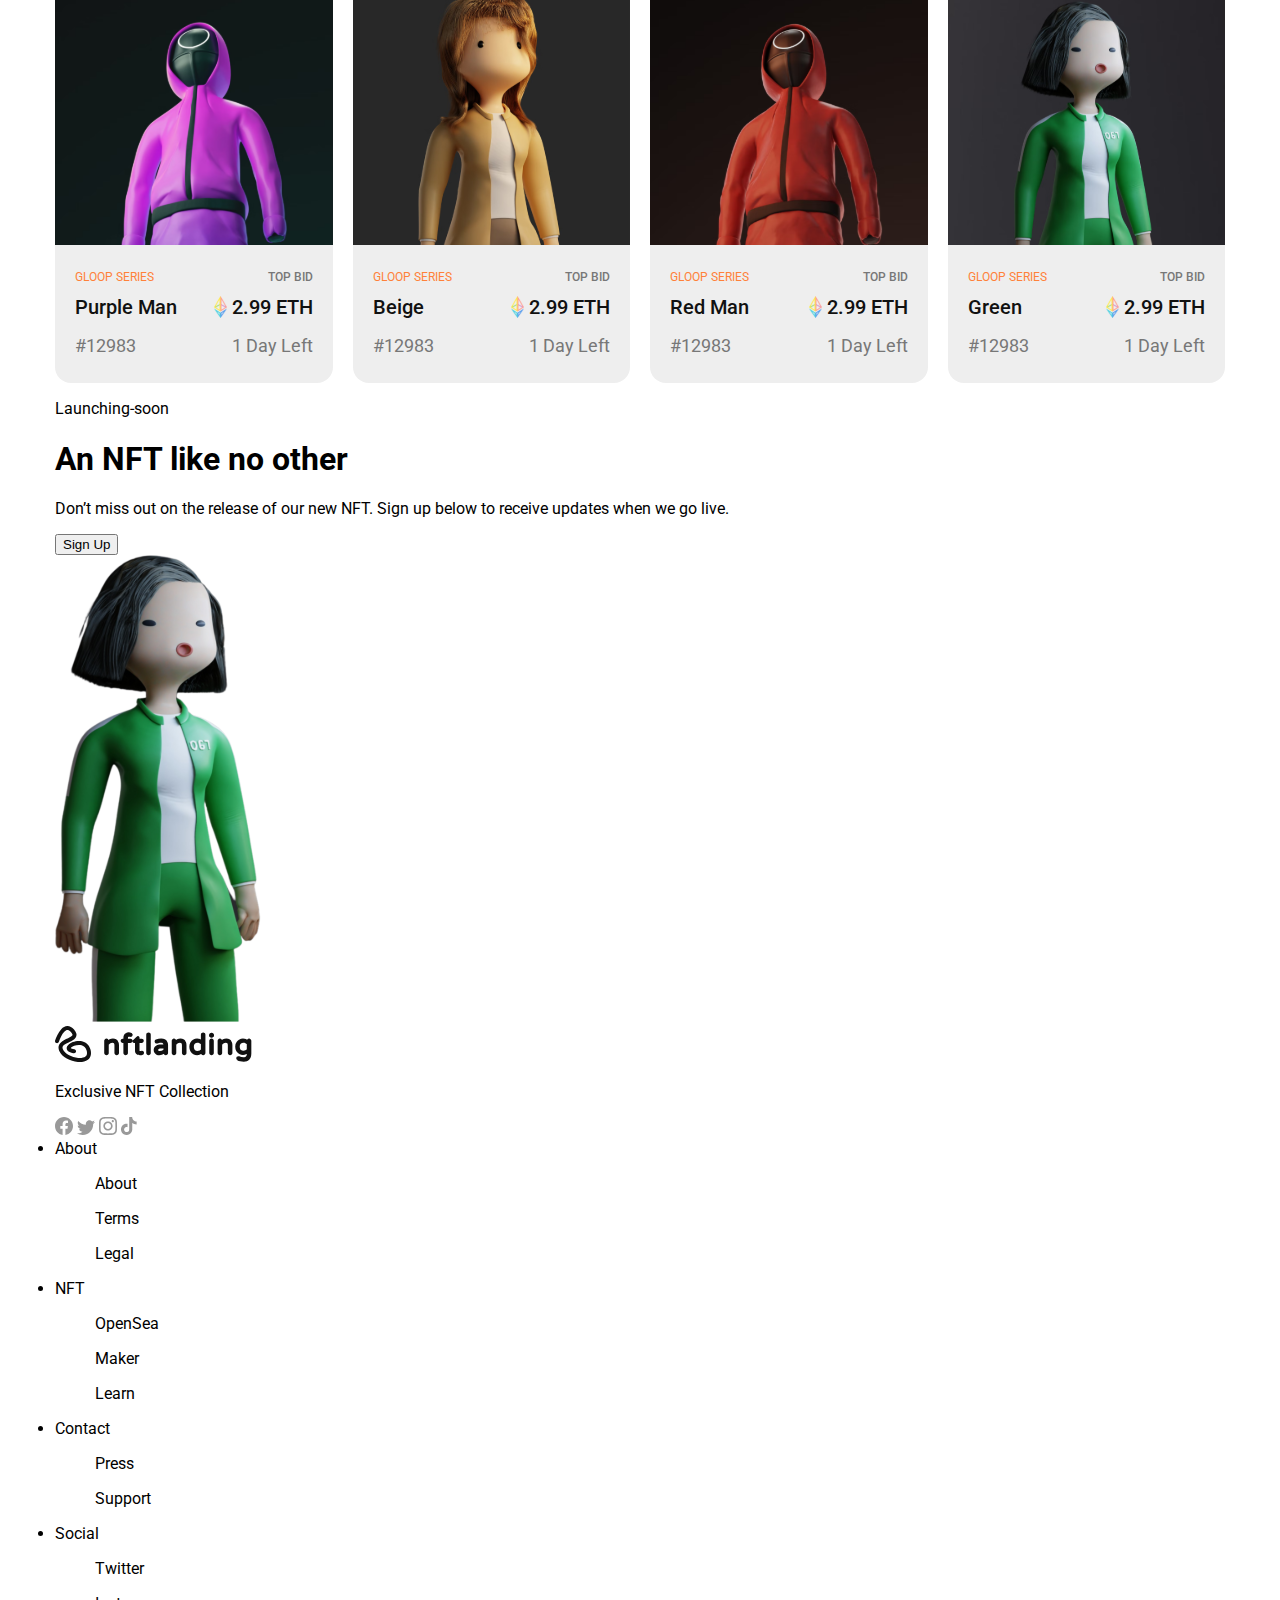
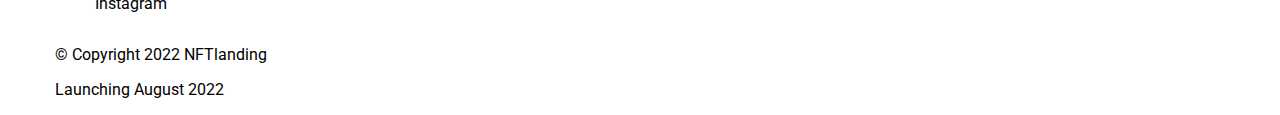
==== commit bcd5a8f7: "showcase destop and mobile design" ====
--- a/Idex.html
+++ b/Idex.html
@@ -9,7 +9,8 @@
     <link rel="stylesheet" href="header.css" />
     <link rel="stylesheet" href="hero.css" />
     <link rel="stylesheet" href="upsell.css" />
-
+    <link rel="stylesheet" href="press.css" />
+    <link rel="stylesheet" href="showcase.css" />
     <style>
       @import url("https://fonts.googleapis.com/css2?family=Montserrat:wght@400;700&family=Roboto:wght@400;500;700&display=swap");
     </style>
@@ -61,6 +62,7 @@
           </div>
           <div class="press">
             <img class="press-logo" src="nft-logo/1.svg" />
+            <img class="press-logo-hidden" src="nft-logo/1 (1).svg" />
             <img class="press-logo" src="nft-logo/2.svg" />
             <img class="press-logo" src="nft-logo/3.svg" />
             <img class="press-logo" src="nft-logo/4.svg" />
@@ -70,7 +72,7 @@
             <h2 class="showcase-name">LE Super Rare Auction</h2>
             <p class="about-showcase">
               We have released four limited edition NFTs early which can be bid
-              on via OpenSea.
+              on via <span class="about-showcase-underline">OpenSea.</span>
             </p>
             <div class="nft-dolls">
               <div class="about-doll">
@@ -78,77 +80,88 @@
                   <img class="rectangle" src="nft-logo/Rectangle 5.svg" />
                 </div>
                 <div class="doll-info">
-                  <div class="number">
-                    <p class="orange-text">Gloop series</p>
+                  <div class="doll-info-about">
+                    <p class="orange-text">Gloop series</p>
+                    <p class="position">Top Bid</p>
+                  </div>
+                  <div class="doll-info-about">
                     <p class="doll-title">Purple Man</p>
-                    <p class="doll-number">#12983</p>
-                  </div>
-                  <div class="money">
-                    <p class="position">Top Bid</p>
-                    <div>
-                      <img class="nft-money-logo" src="nft-logo/image 2.svg" />
-                      <p class="money">2.99 ETH</p>
-                    </div>
-                    <p class="day">1 Day Left</p>
-                  </div>
-                </div>
-              </div>
+                    <div class="money-logo">
+                      <img class="nft-money-logo" src="nft-logo/image 2.svg" />
+                      <p class="money">2.99 ETH</p>
+                    </div>
+                  </div>
+                  <div class="doll-info-about">
+                    <p class="doll-number">#12983</p>
+                    <p class="day">1 Day Left</p>
+                  </div>
+                </div>
+              </div>
+
               <div class="about-doll">
                 <div class="doll">
                   <img class="rectangle" src="nft-logo/Rectangle 5 (1).svg" />
                 </div>
                 <div class="doll-info">
-                  <div class="number">
-                    <p class="orange-text">Gloop series</p>
-                    <p class="doll-title">Purple Man</p>
-                    <p class="doll-number">#12983</p>
-                  </div>
-                  <div class="money">
-                    <p class="position">Top Bid</p>
-                    <div>
-                      <img class="nft-money-logo" src="nft-logo/image 2.svg" />
-                      <p class="money">2.99 ETH</p>
-                    </div>
-                    <p class="day">1 Day Left</p>
-                  </div>
-                </div>
-              </div>
+                  <div class="doll-info-about">
+                    <p class="orange-text">Gloop series</p>
+                    <p class="position">Top Bid</p>
+                  </div>
+                  <div class="doll-info-about">
+                    <p class="doll-title">Beige</p>
+                    <div class="money-logo">
+                      <img class="nft-money-logo" src="nft-logo/image 2.svg" />
+                      <p class="money">2.99 ETH</p>
+                    </div>
+                  </div>
+                  <div class="doll-info-about">
+                    <p class="doll-number">#12983</p>
+                    <p class="day">1 Day Left</p>
+                  </div>
+                </div>
+              </div>
+
               <div class="about-doll">
                 <div class="doll">
                   <img class="rectangle" src="nft-logo/Rectangle 5 (2).svg" />
                 </div>
                 <div class="doll-info">
-                  <div class="number">
-                    <p class="orange-text">Gloop series</p>
-                    <p class="doll-title">Purple Man</p>
-                    <p class="doll-number">#12983</p>
-                  </div>
-                  <div class="money">
-                    <p class="position">Top Bid</p>
-                    <div>
-                      <img class="nft-money-logo" src="nft-logo/image 2.svg" />
-                      <p class="money">2.99 ETH</p>
-                    </div>
-                    <p class="day">1 Day Left</p>
-                  </div>
-                </div>
-              </div>
+                  <div class="doll-info-about">
+                    <p class="orange-text">Gloop series</p>
+                    <p class="position">Top Bid</p>
+                  </div>
+                  <div class="doll-info-about">
+                    <p class="doll-title">Red Man</p>
+                    <div class="money-logo">
+                      <img class="nft-money-logo" src="nft-logo/image 2.svg" />
+                      <p class="money">2.99 ETH</p>
+                    </div>
+                  </div>
+                  <div class="doll-info-about">
+                    <p class="doll-number">#12983</p>
+                    <p class="day">1 Day Left</p>
+                  </div>
+                </div>
+              </div>
+
               <div class="about-doll">
                 <div class="doll">
                   <img class="rectangle" src="nft-logo/Rectangle 5 (3).svg" />
                 </div>
                 <div class="doll-info">
-                  <div class="number">
-                    <p class="orange-text">Gloop series</p>
-                    <p class="doll-title">Purple Man</p>
-                    <p class="doll-number">#12983</p>
-                  </div>
-                  <div class="money">
-                    <p class="position">Top Bid</p>
-                    <div>
-                      <img class="nft-money-logo" src="nft-logo/image 2.svg" />
-                      <p class="money">2.99 ETH</p>
-                    </div>
+                  <div class="doll-info-about">
+                    <p class="orange-text">Gloop series</p>
+                    <p class="position">Top Bid</p>
+                  </div>
+                  <div class="doll-info-about">
+                    <p class="doll-title">Green</p>
+                    <div class="money-logo">
+                      <img class="nft-money-logo" src="nft-logo/image 2.svg" />
+                      <p class="money">2.99 ETH</p>
+                    </div>
+                  </div>
+                  <div class="doll-info-about">
+                    <p class="doll-number">#12983</p>
                     <p class="day">1 Day Left</p>
                   </div>
                 </div>
--- a/nft.css
+++ b/nft.css
@@ -3,11 +3,11 @@
 *::after {
   box-sizing: border-box;
 }
-@import url("https://fonts.googleapis.com/css2?family=Montserrat:wght@400;700&family=Roboto:wght@400;500;700&display=swap");
+@import url("https://fonts.googleapis.com/css2?family=Montserrat:wght@400;700&family=Roboto:wght@400;500;700;900&display=swap");
 
-.body {
-  margin: 0;
-  overflow-x: hidden;
+body {
+  margin: 0px;
+  background: none;
 }
 .all-container {
   max-width: 1270px;
@@ -18,7 +18,8 @@
 
   display: flex;
   flex-direction: column;
-
+  overflow: hidden;
+  font-family: "Montserrat", sans-serif;
   font-family: "Roboto", sans-serif;
 }
 
@@ -32,6 +33,7 @@
     display: flex;
     flex-direction: column;
 
+    font-family: "Montserrat", sans-serif;
     font-family: "Roboto", sans-serif;
   }
 }
--- a/press.css
+++ b/press.css
@@ -0,0 +1,33 @@
+*,
+*::before,
+*::after {
+  box-sizing: border-box;
+}
+
+.press {
+  width: 100%;
+  display: flex;
+  flex-wrap: wrap;
+  justify-content: space-between;
+  margin-top: 100px;
+}
+
+.press-logo-hidden {
+  display: none;
+}
+@media screen and (max-width: 428px) {
+  .press :nth-child(1),
+  .press :nth-child(5) {
+    display: none;
+  }
+  .press :nth-child(2) {
+    display: inline;
+  }
+  .press {
+    gap: 15px;
+  }
+
+  .press-logo {
+    width: 35%;
+  }
+}
--- a/showcase.css
+++ b/showcase.css
@@ -0,0 +1,120 @@
+*,
+*::before,
+*::after {
+  box-sizing: border-box;
+}
+
+.showcase {
+  width: 100%;
+  display: flex;
+  flex-wrap: wrap;
+  flex-direction: column;
+  margin-top: 100px;
+  gap: 30px;
+}
+.about-showcase {
+  margin: 0;
+  font-weight: 400;
+  font-size: 20px;
+  line-height: 30px;
+
+  color: #555555;
+}
+.about-showcase-underline {
+  border-bottom: 1px solid #555555;
+}
+
+.nft-dolls {
+  display: grid;
+  grid-template-columns: 1fr 1fr 1fr 1fr;
+  grid-template-rows: 1fr;
+  gap: 20px;
+
+  /* display: flex;
+  flex-wrap: wrap;
+  flex-direction: row;
+  justify-content: space-between;
+  margin-bottom: 100px; */
+}
+
+.about-doll {
+  /* width: 22%; */
+  background-color: #eeeeee;
+  border-radius: 16px;
+}
+.doll {
+  width: 100%;
+}
+
+.rectangle {
+  width: 100%;
+}
+.showcase-name {
+  font-weight: 500;
+  font-size: 40px;
+  line-height: 48px;
+  margin: 0;
+}
+
+.doll-info {
+  display: flex;
+  flex-direction: column;
+
+  justify-content: space-between;
+  padding: 10px 20px;
+}
+.doll-info-about {
+  display: flex;
+  flex-wrap: wrap;
+  justify-content: space-between;
+}
+.money-logo {
+  display: flex;
+}
+
+.orange-text {
+  font-size: 12px;
+  line-height: 12px;
+
+  text-transform: uppercase;
+  color: #ff8139;
+}
+.position {
+  font-weight: 500;
+  font-size: 12px;
+  line-height: 12px;
+
+  text-transform: uppercase;
+  color: #777777;
+}
+
+.doll-number,
+.day {
+  font-weight: 400;
+  font-size: 18px;
+  line-height: 18px;
+
+  color: #777777;
+}
+
+.doll-title,
+.money {
+  font-weight: 500;
+  font-size: 20px;
+  line-height: 20p;
+
+  text-align: right;
+
+  color: #111111;
+  margin: 0px;
+}
+
+.money {
+  margin-left: 5px;
+}
+
+@media screen and (max-width: 428px) {
+  .nft-dolls {
+    margin-right: -950px;
+  }
+}
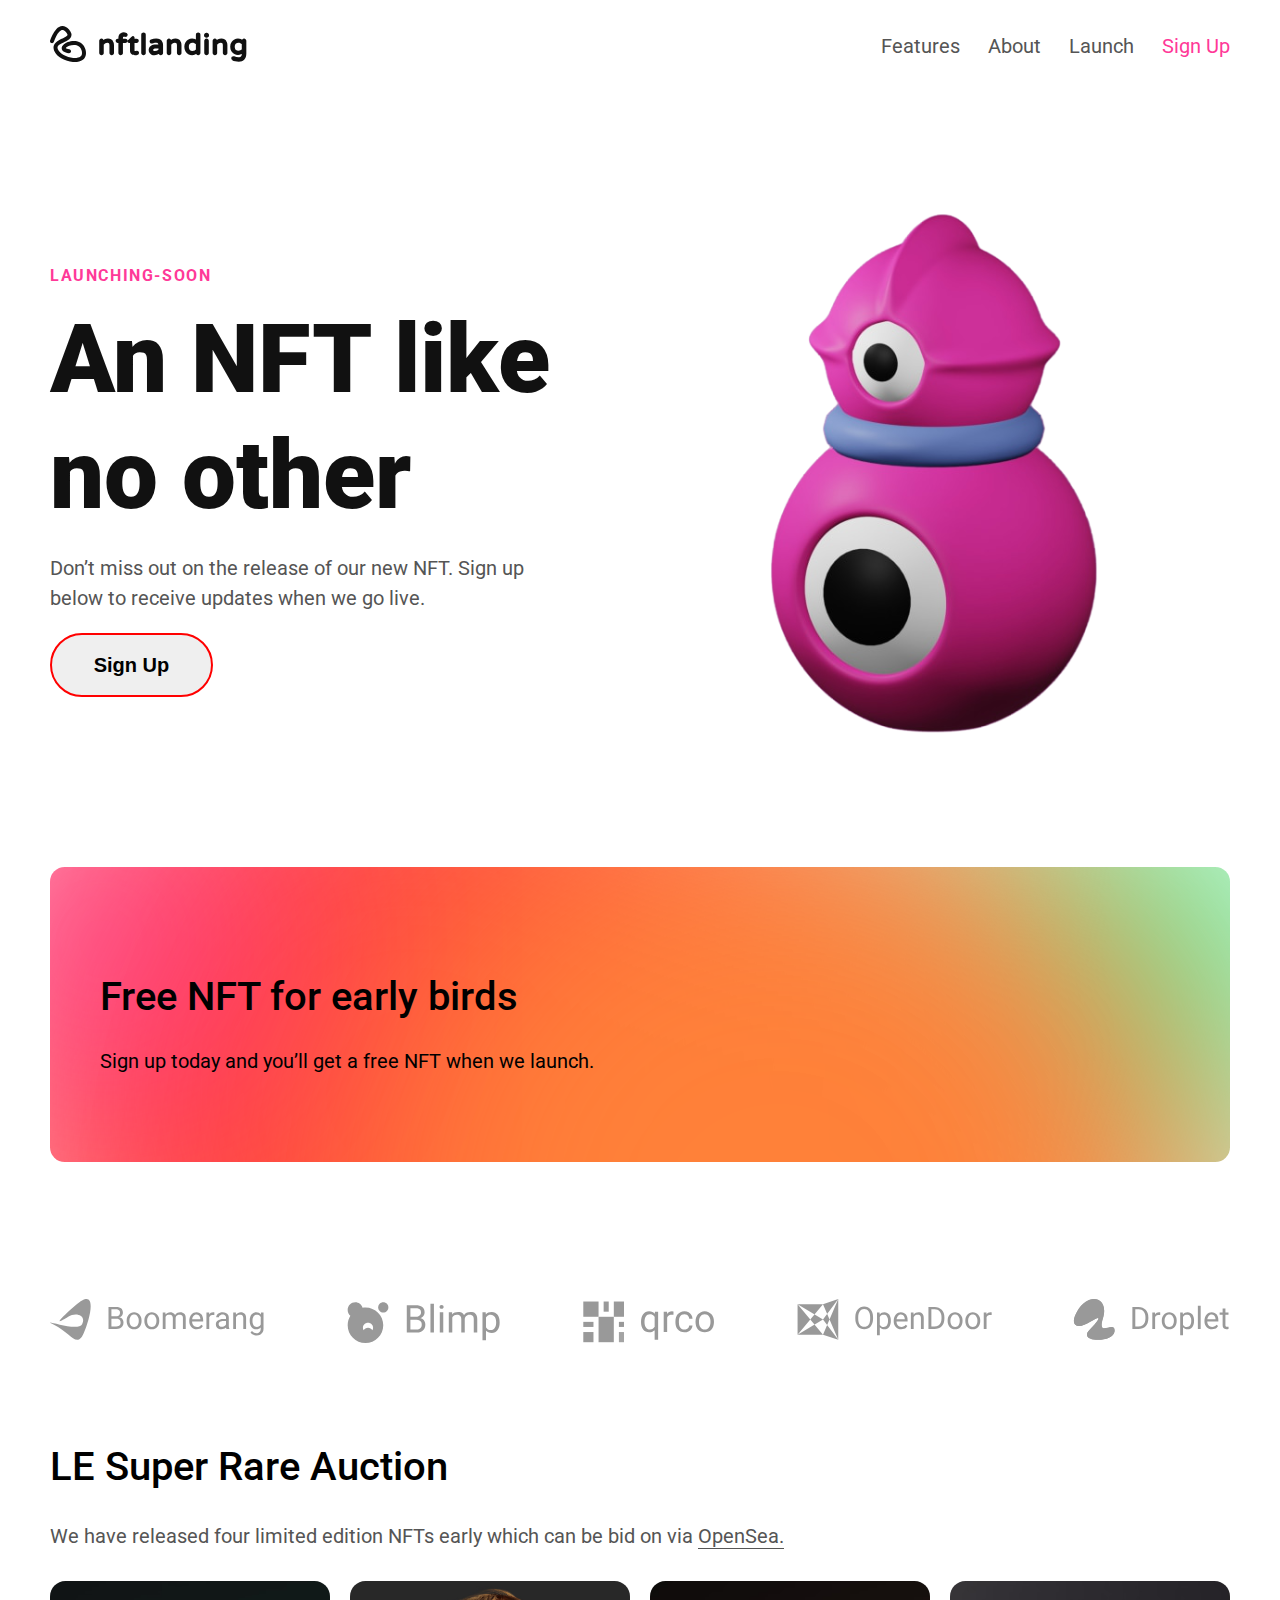
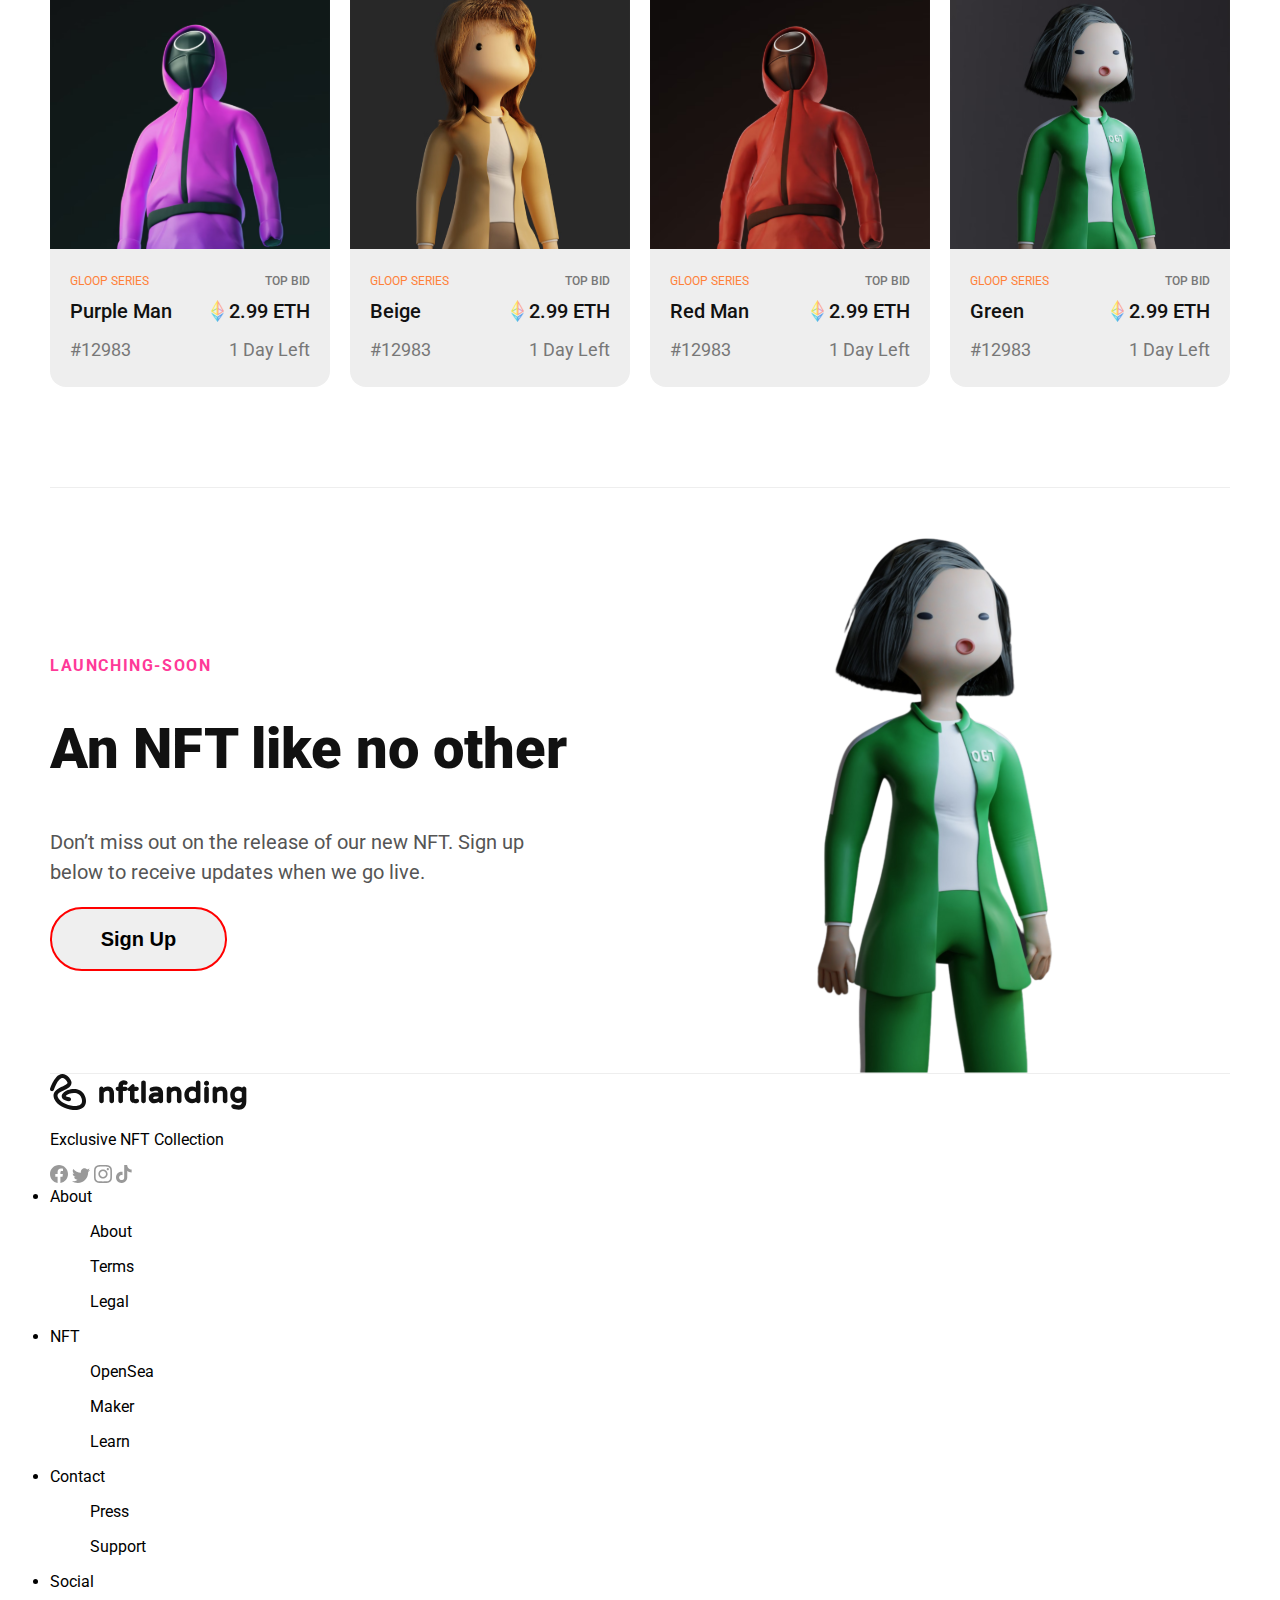
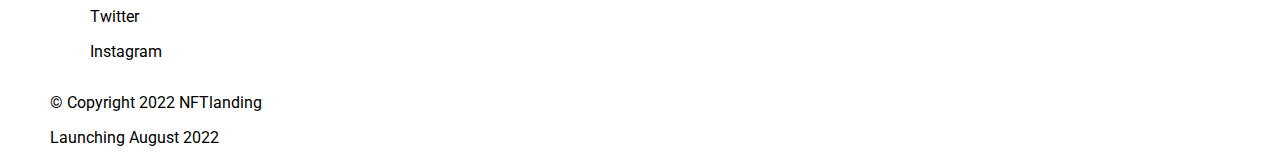
==== commit 06b2ae6a: "footer-upsel mobile and destop design" ====
--- a/Idex.html
+++ b/Idex.html
@@ -11,6 +11,7 @@
     <link rel="stylesheet" href="upsell.css" />
     <link rel="stylesheet" href="press.css" />
     <link rel="stylesheet" href="showcase.css" />
+    <link rel="stylesheet" href="footer-upsel.css" />
     <style>
       @import url("https://fonts.googleapis.com/css2?family=Montserrat:wght@400;700&family=Roboto:wght@400;500;700&display=swap");
     </style>
@@ -174,12 +175,14 @@
               <h1 class="footer-upsell-name">An NFT like no other</h1>
               <p class="footer-upsell-about-hero">
                 Don’t miss out on the release of our new NFT. Sign up below to
-                receive updates when we go live.
+                receive updates
+                <span class="hidden-footer-upsell"> when we go live.</span>
               </p>
               <button class="footer-upsell-button">Sign Up</button>
             </div>
             <div class="footer-graphic">
               <img
+                class="footer-girl"
                 src="nft-logo/design-82a0ada5-644e-4b87-ae41-88faf9684ea3 (2) 1.svg"
               />
             </div>
--- a/nft.css
+++ b/nft.css
@@ -10,7 +10,7 @@
   background: none;
 }
 .all-container {
-  max-width: 1270px;
+  max-width: 1400px;
   margin-left: auto;
   margin-right: auto;
   padding-left: 50px;
--- a/showcase.css
+++ b/showcase.css
@@ -10,6 +10,7 @@
   flex-wrap: wrap;
   flex-direction: column;
   margin-top: 100px;
+  margin-bottom: 100px;
   gap: 30px;
 }
 .about-showcase {
--- a/footer-upsel.css
+++ b/footer-upsel.css
@@ -0,0 +1,120 @@
+*,
+*::before,
+*::after {
+  box-sizing: border-box;
+}
+
+.footer-upsell {
+  padding-top: 50px;
+
+  width: 100%;
+  display: flex;
+  flex-direction: row;
+  flex-wrap: wrap;
+  justify-content: flex-start;
+  align-items: center;
+  border-top: 1px solid #eeeeee;
+  border-bottom: 1px solid #eeeeee;
+}
+
+.footer-upsell-text {
+  width: 50%;
+  display: flex;
+  flex-direction: column;
+  flex-wrap: wrap;
+}
+
+.footer-graphic {
+  width: 50%;
+  display: flex;
+  align-content: center;
+  align-items: center;
+  justify-content: center;
+}
+
+.footer-girl {
+  width: 40%;
+}
+
+.footer-upsell-info {
+  font-style: normal;
+  font-weight: 700;
+  font-size: 16px;
+  line-height: 19px;
+  letter-spacing: 0.1em;
+  text-transform: uppercase;
+
+  color: #ff3998;
+}
+
+.footer-upsell-name {
+  font-style: normal;
+  font-weight: 900;
+  font-size: 56px;
+  line-height: 116px;
+  margin: 0px;
+
+  color: #111111;
+}
+
+.footer-upsell-about-hero {
+  width: 90%;
+  font-style: normal;
+  font-weight: 400;
+  font-size: 20px;
+  line-height: 150%;
+  color: #555555;
+}
+
+.footer-upsell-button {
+  width: 30%;
+  padding: 15px 10px;
+  border-radius: 50px;
+  border: 2px solid red;
+
+  font-weight: 600;
+  font-size: 20px;
+  line-height: 150%;
+}
+
+@media screen and (max-width: 428px) {
+  .footer-upsell-name {
+    width: 70%;
+    font-style: normal;
+    font-weight: 900;
+    font-size: 48px;
+    line-height: 58px;
+
+    color: #111111;
+  }
+  .footer-upsell-about-hero {
+    width: 50%;
+  }
+  .footer-girl {
+    width: 100%;
+  }
+
+  .footer-upsell-text {
+    width: 100%;
+  }
+
+  .footer-upsell-button {
+    width: 50%;
+  }
+
+  .footer-upsell {
+    position: relative;
+    padding-bottom: 50px;
+  }
+  .hidden-footer-upsell {
+    display: none;
+  }
+
+  .footer-graphic {
+    position: absolute;
+    bottom: -1px;
+    right: -50px;
+
+    width: 50%;
+  }
+}
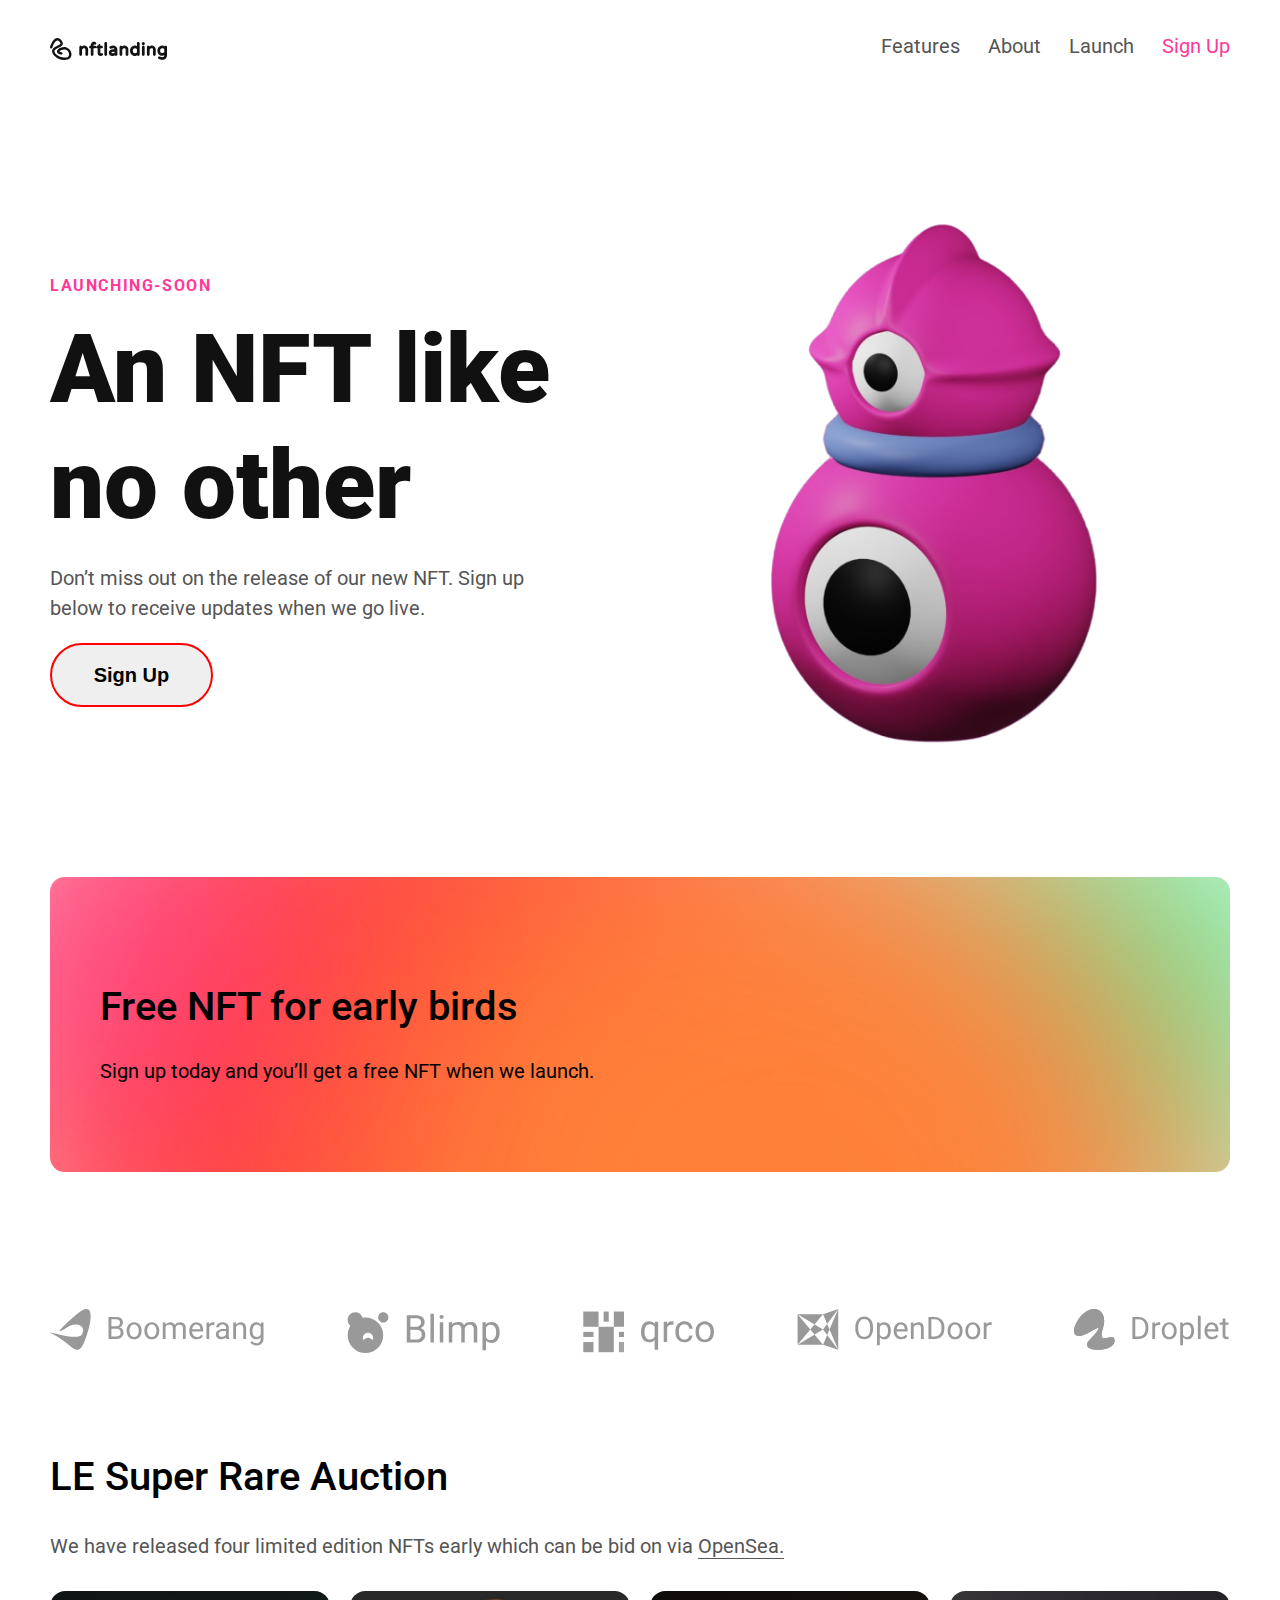
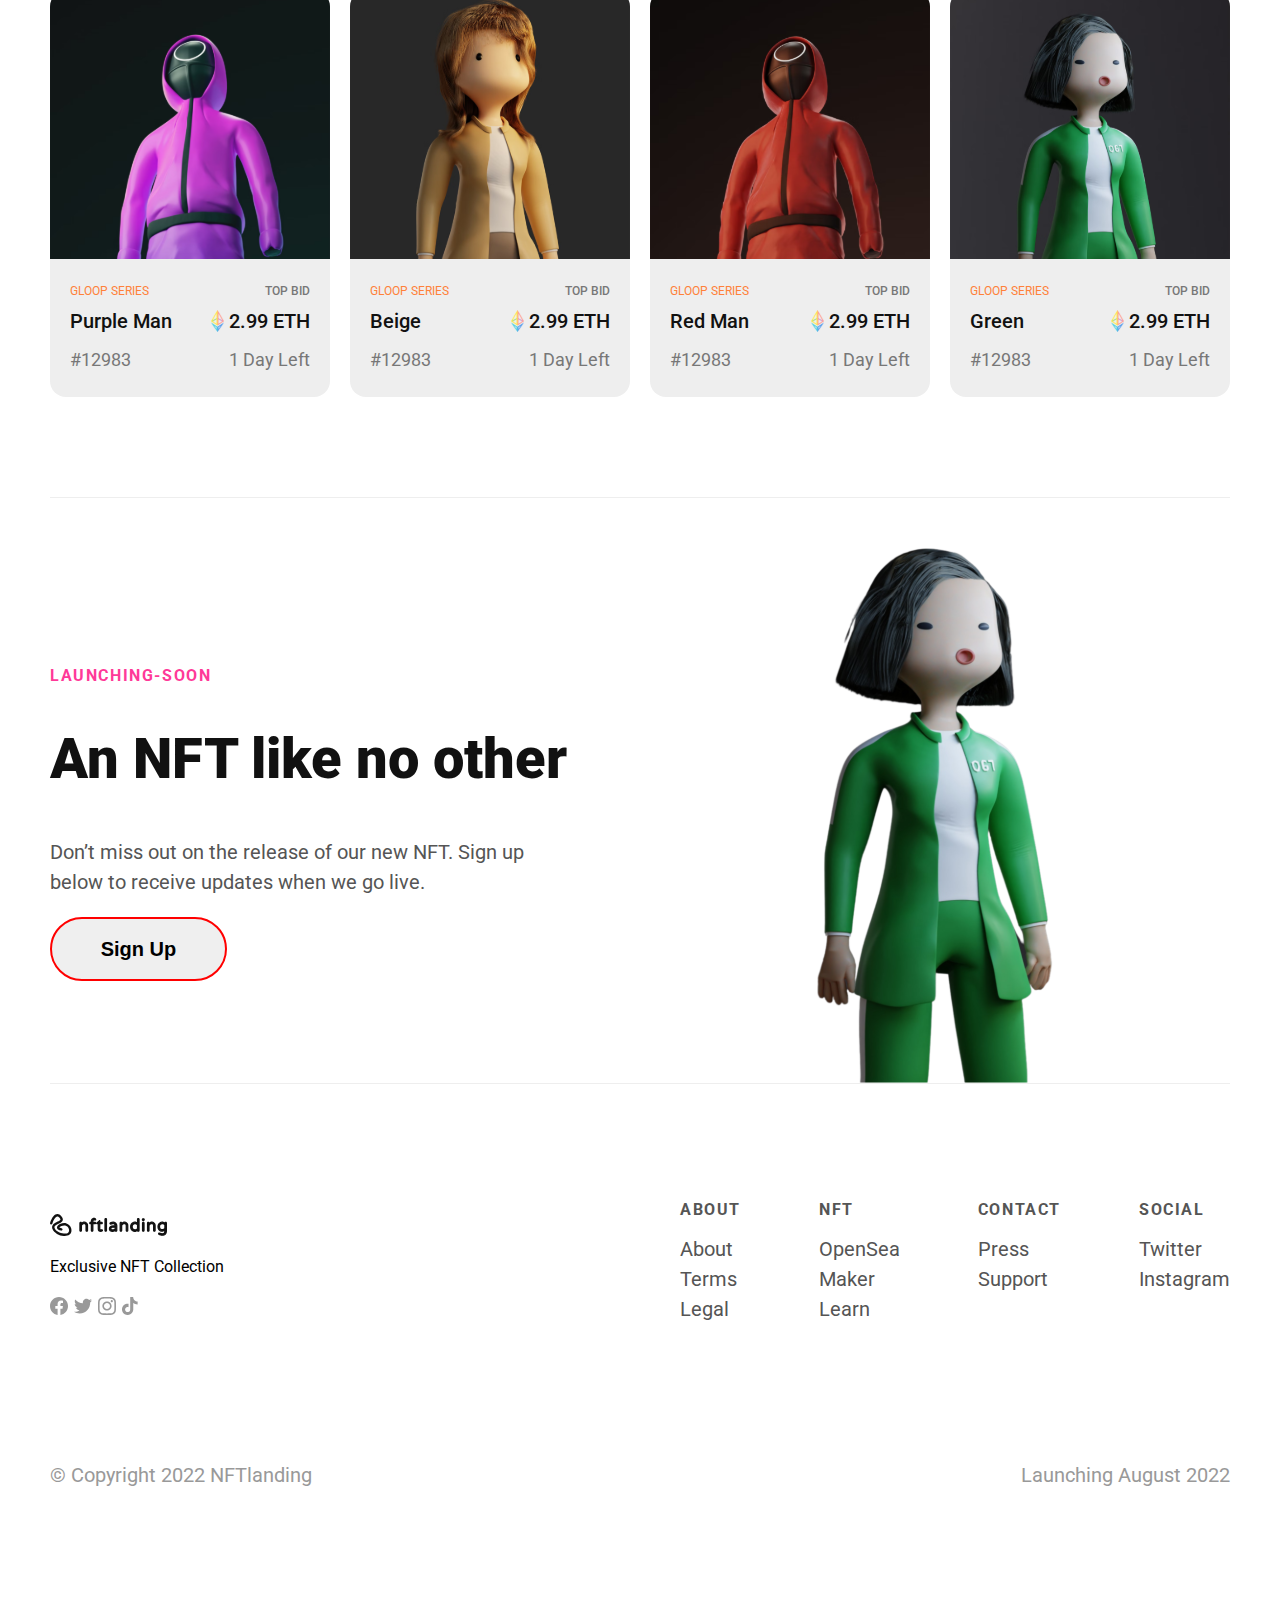
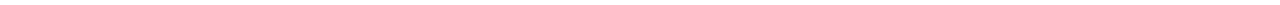
==== commit 9d89f787: "footer-bottom design destop and mobile" ====
--- a/Idex.html
+++ b/Idex.html
@@ -12,6 +12,7 @@
     <link rel="stylesheet" href="press.css" />
     <link rel="stylesheet" href="showcase.css" />
     <link rel="stylesheet" href="footer-upsel.css" />
+    <link rel="stylesheet" href="footer.css" />
     <style>
       @import url("https://fonts.googleapis.com/css2?family=Montserrat:wght@400;700&family=Roboto:wght@400;500;700&display=swap");
     </style>
@@ -190,10 +191,10 @@
         </div>
       </main>
       <footer class="footer-container">
-        <div class="foote-content">
+        <div class="footer-content">
           <div class="footer-logo">
-            <img src="nft-logo/logo.svg" />
-            <p>Exclusive NFT Collection</p>
+            <img class="nft-logo" src="nft-logo/logo.svg" />
+            <p class="about-logo">Exclusive NFT Collection</p>
             <div class="social-media">
               <img src="nft-logo/facebook.svg" />
               <img src="nft-logo/twitter.svg" />
@@ -202,50 +203,29 @@
             </div>
           </div>
           <div class="li-section">
-            <li class="footer-section">
-              About
-              <ul>
-                About
-              </ul>
-              <ul>
-                Terms
-              </ul>
-              <ul>
-                Legal
-              </ul>
-            </li>
-            <li class="footer-section">
-              NFT
-              <ul>
-                OpenSea
-              </ul>
-              <ul>
-                Maker
-              </ul>
-              <ul>
-                Learn
-              </ul>
-            </li>
-            <li class="footer-section">
-              Contact
-              <ul>
-                Press
-              </ul>
-              <ul>
-                Support
-              </ul>
-            </li>
-            <li class="footer-ection">
-              Social
-              <ul>
-                Twitter
-              </ul>
-              <ul>
-                Instagram
-              </ul>
-            </li>
-          </div>
-          <div></div>
+            <ul class="footer-section">
+              <li class="li-name">About</li>
+              <li>About</li>
+              <li>Terms</li>
+              <li>Legal</li>
+            </ul>
+            <ul class="footer-section">
+              <li class="li-name">NFT</li>
+              <li>OpenSea</li>
+              <li>Maker</li>
+              <li>Learn</li>
+            </ul>
+            <ul class="footer-section">
+              <li class="li-name">Contact</li>
+              <li>Press</li>
+              <li>Support</li>
+            </ul>
+            <ul class="footer-section">
+              <li class="li-name">Social</li>
+              <li>Twitter</li>
+              <li>Instagram</li>
+            </ul>
+          </div>
         </div>
       </footer>
       <div class="bottom">
--- a/footer.css
+++ b/footer.css
@@ -0,0 +1,129 @@
+*,
+*::before,
+*::after {
+  box-sizing: border-box;
+}
+
+.footer-content {
+  margin-top: 100px;
+  width: 100%;
+  display: flex;
+  justify-content: space-between;
+  align-items: center;
+}
+.li-section {
+  width: 50%;
+  display: flex;
+  flex-wrap: wrap;
+  justify-content: space-between;
+}
+.footer-logo {
+  display: flex;
+  width: 50%;
+  flex-direction: column;
+  gap: 5px;
+}
+
+.nft-logo {
+  width: 20%;
+}
+
+.li-name {
+  font-style: normal;
+  font-weight: 700;
+  font-size: 16px;
+  line-height: 19px;
+  letter-spacing: 0.1em;
+  text-transform: uppercase;
+  padding-bottom: 20px;
+
+  color: #555555;
+}
+
+li {
+  font-weight: 400;
+  font-size: 20px;
+  line-height: 20px;
+  text-transform: none;
+  padding-bottom: 10px;
+
+  color: #555555;
+}
+
+.footer-section {
+  list-style-type: none;
+}
+
+.social-media {
+  width: 15%;
+  display: flex;
+  flex-direction: row;
+  flex-wrap: wrap;
+  justify-content: space-between;
+}
+
+.bottom {
+  display: flex;
+  flex-wrap: wrap;
+  flex-direction: row;
+  justify-content: space-between;
+
+  font-weight: 400;
+  font-size: 20px;
+  line-height: 20px;
+
+  text-align: right;
+  color: #999999;
+
+  padding-top: 100px;
+  padding-bottom: 100px;
+}
+
+@media screen and (max-width: 428px) {
+  .footer-content {
+    display: flex;
+    flex-wrap: wrap;
+    flex-direction: column;
+    width: 100%;
+    align-items: flex-start;
+    margin-top: 50px;
+  }
+
+  .nft-logo {
+    width: 60%;
+  }
+
+  .social-media {
+    width: 60%;
+  }
+
+  .li-section {
+    padding-top: 50px;
+    width: 100%;
+    display: grid;
+    grid-template-columns: 1fr 1fr;
+    grid-auto-rows: 1fr 1fr;
+  }
+  .footer-logo {
+    width: 100%;
+  }
+  .footer-section {
+    padding: 0px;
+  }
+
+  .about-logo {
+    width: 100%;
+    font-weight: 400;
+    font-size: 20px;
+    line-height: 20px;
+
+    color: #555555;
+  }
+  .bottom {
+    padding-bottom: 100px;
+    padding-top: 0px;
+  }
+  .copyright-date {
+    display: none;
+  }
+}
